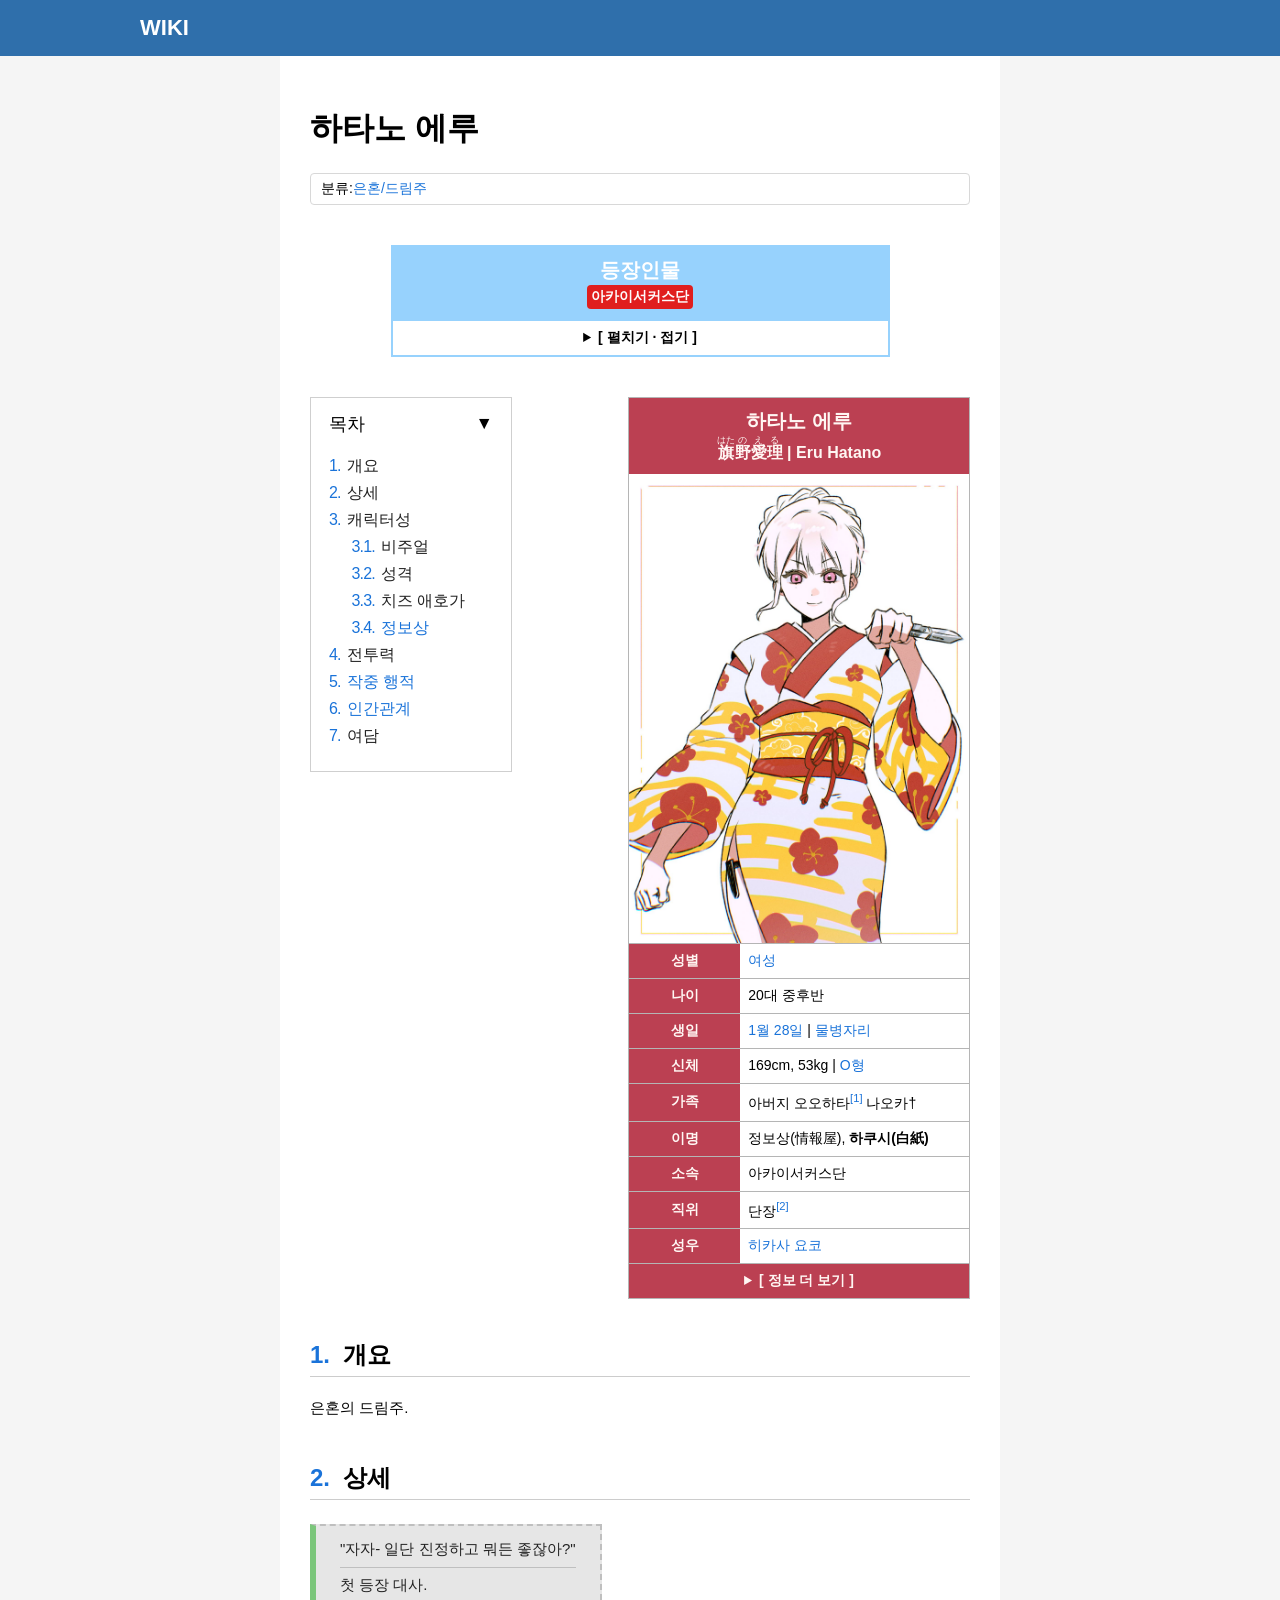
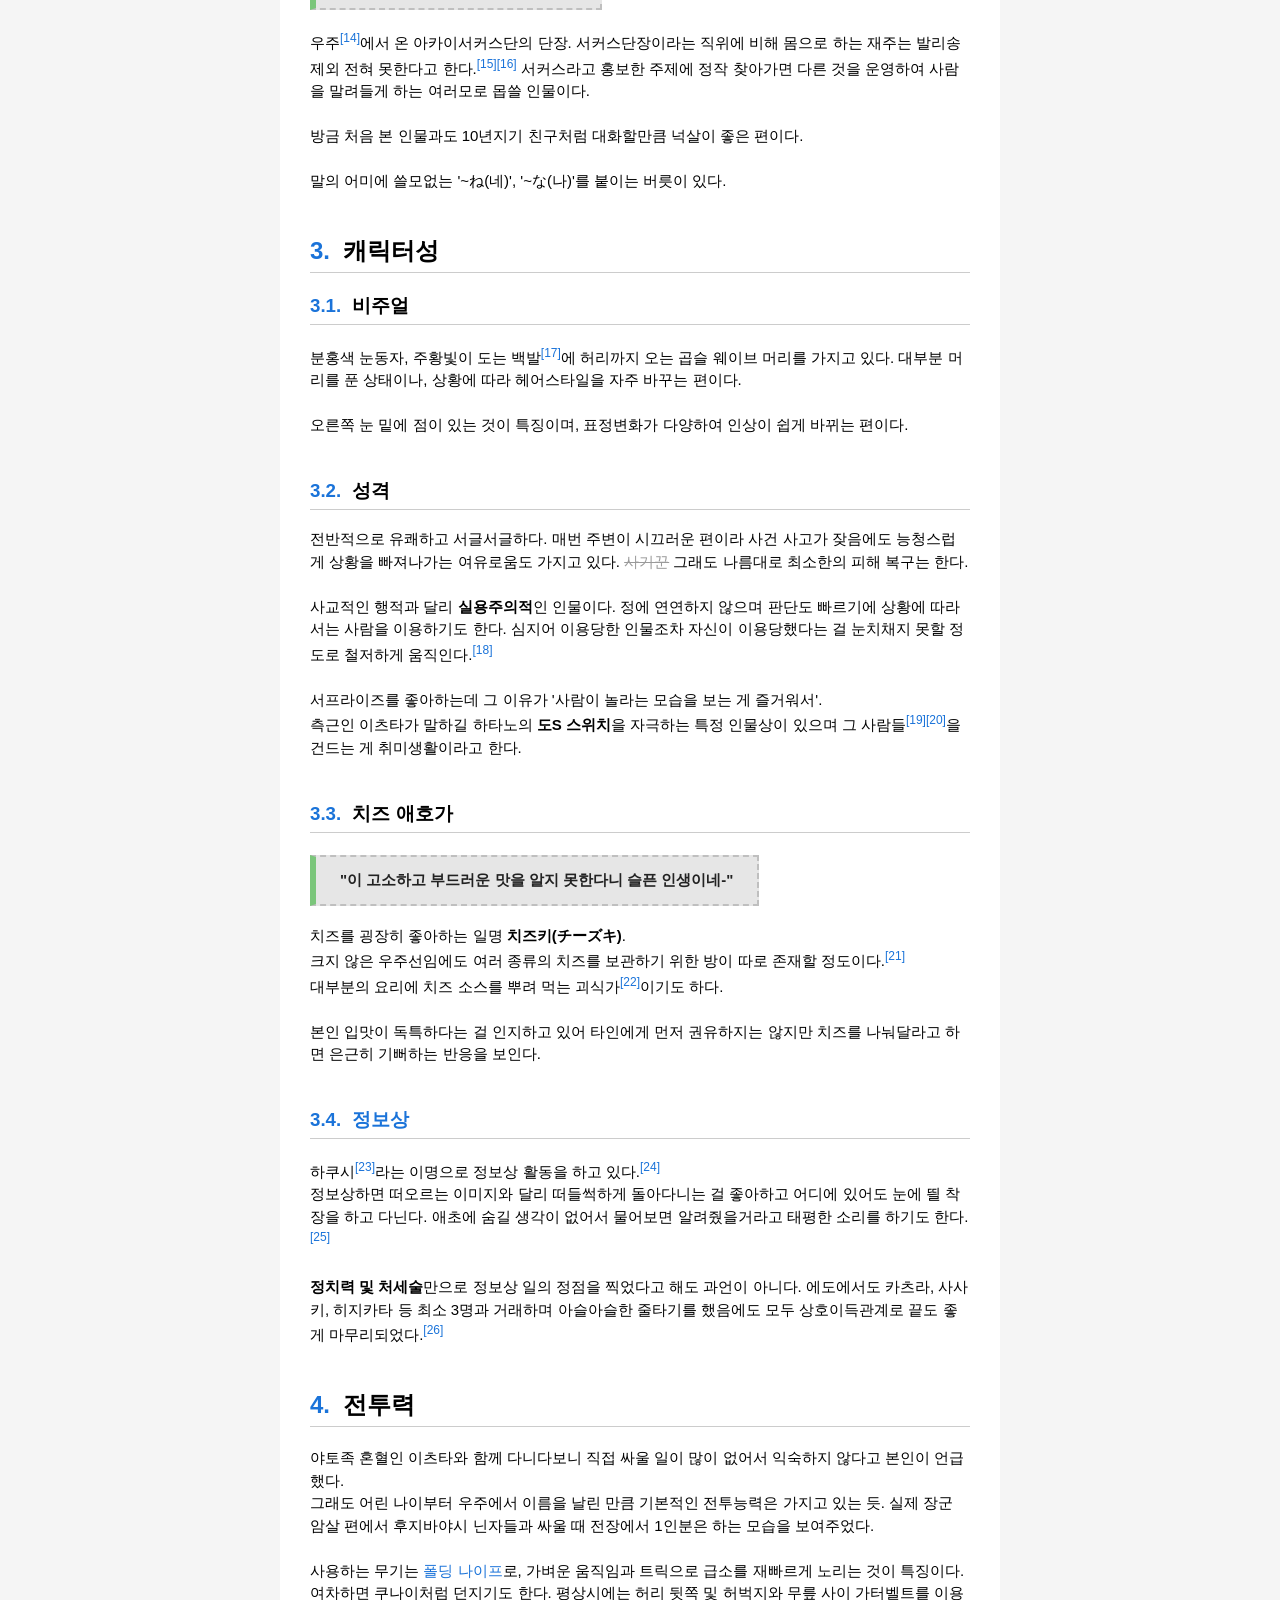
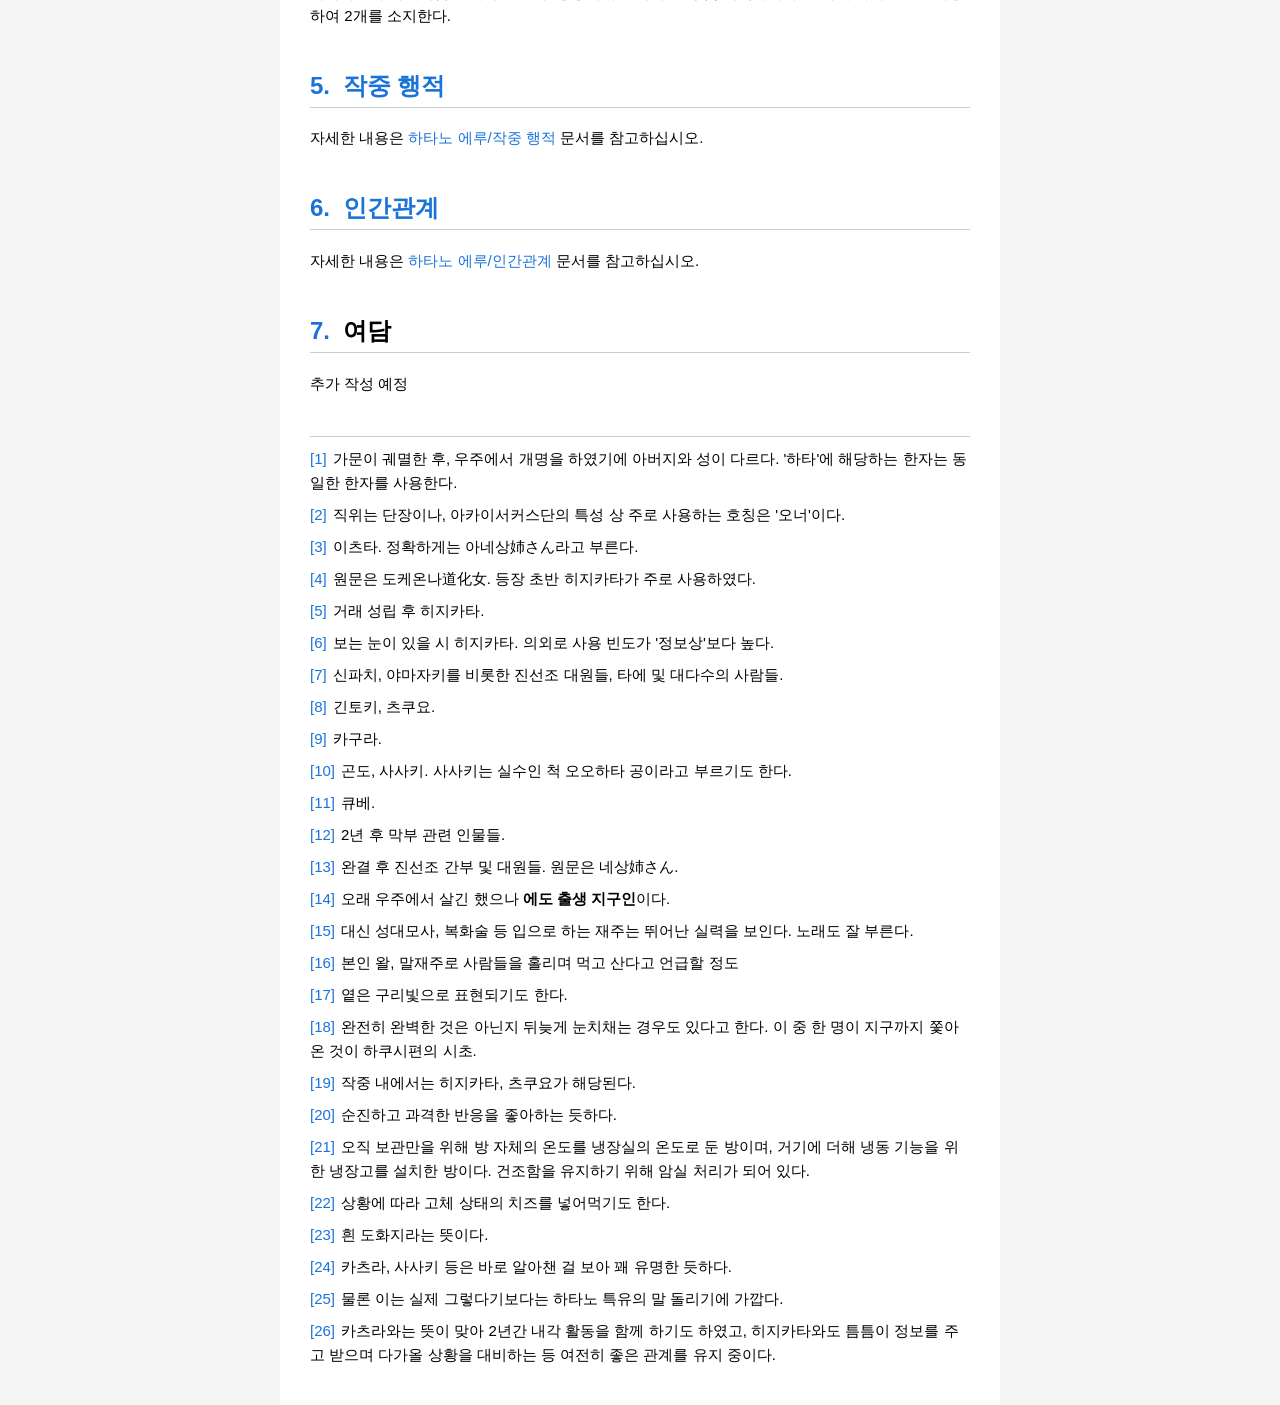
==== itsuta.html @ f7f04032 "02" ====
<!DOCTYPE html>
<html lang="ko">

<head>

<meta charset="UTF-8">
<meta name="viewport" content="width=device-width, initial-scale=1.0">

<title>이츠타 - 아이위키</title>
<meta name="page-status" content="draft">

<link rel="stylesheet" href="../style.css">

</head>

<body>

<header class="header">

<div class="header-inner">

<h1 class="logo">
<a href="../index.html">WIKI</a>
</h1>

</div>

</header>

<div class="layout">

<main class="content">

<h1>하타노 에루</h1>

<div class="wiki-category">
분류:<a href="#">은혼/드림주</a>
</div>


<div class="navbox">

<div class="navbox-title">

<a href="#">등장인물</a>

<div class="navbox-subtitle">
아카이서커스단
</div>

</div>

<details>

<summary class="navbox-toggle">[ 펼치기 · 접기 ]</summary>

<table class="navbox-table">

<tr>

<th class="navbox-section-01">
단장
</th>

<th class="navbox-section-02">
정식 단원
</th>

</tr>

<tr>

<td class="navbox-center">
<a href="#">하타노 에루</a>
</td>

<!--"itsuta.html"-->
<td class="navbox-center">
<a href="itsuta.html">이츠타</a> (<a href="#">이치타</a> · <a href="#">이후타</a>)
</td>

</tr>

</table>

</details>

</div>

<div class="character-infobox">

<div class="char-title">

<div class="char-name-ko">하타노 에루</div>

<div class="char-name-jp">

<div class="char-name-sub">
<ruby>旗<rt>はた</rt></ruby><ruby>野<rt>の</rt></ruby><ruby>愛理<rt>える</rt></ruby> | Eru Hatano
</div>

</div>

</div>

<div class="char-image">
<img src="../images/eru2.jpg">
</div>


<div class="info-row">
<div class="info-label">성별</div>
<div class="info-value"><a href="https://namu.wiki/w/여성">여성</a></div>
</div>

<div class="info-row">
<div class="info-label">나이</div>
<div class="info-value">20대 중후반</div>
</div>

<div class="info-row">
<div class="info-label">생일</div>
<div class="info-value"><a href="https://namu.wiki/w/1월%2028일">1월 28일</a> | <a href="https://namu.wiki/w/물병자리">물병자리</a></div>
</div>

<div class="info-row">
<div class="info-label">신체</div>
<div class="info-value">169cm, 53kg | <a href="https://namu.wiki/w/O형">O형</a></div>
</div>

<div class="info-row">
<div class="info-label">가족</div>
<div class="info-value">아버지 오오하타<span class="footnote" data-note="가문이 궤멸한 후, 우주에서 개명을 하였기에 아버지와 성이 다르다. '하타'에 해당하는 한자는 동일한 한자를 사용한다."></span> 나오카†</div>
</div>

<div class="info-row">
<div class="info-label">이명</div>
<div class="info-value">정보상(情報屋), <b>하쿠시(白紙)</b></div>
</div>

<div class="info-row">
<div class="info-label">소속</div>
<div class="info-value">아카이서커스단</div>
</div>

<div class="info-row">
<div class="info-label">직위</div>
<div class="info-value">단장<span class="footnote" data-note="직위는 단장이나, 아카이서커스단의 특성 상 주로 사용하는 호칭은 '오너'이다."></span></div>
</div>

<div class="info-row">
<div class="info-label">성우</div>
<div class="info-value"><a href="https://namu.wiki/w/히카사%20요코">히카사 요코</a></div>
</div>


<details class="info-more">

<summary class="info-toggle">[ 정보 더 보기 ]</summary>

<div class="info-row">
<div class="info-label">통칭</div>
<div class="info-value">누님<span class="footnote" data-note="이츠타. 정확하게는 아네상姉さん라고 부른다."></span>,
    광대여자<span class="footnote" data-note="원문은 도케온나道化女. 등장 초반 히지카타가 주로 사용하였다."></span>,
    정보상<span class="footnote" data-note="거래 성립 후 히지카타."></span>,
    하타노<span class="footnote" data-note="보는 눈이 있을 시 히지카타. 의외로 사용 빈도가 '정보상'보다 높다."></span>,
    하타노 씨<span class="footnote" data-note="신파치, 야마자키를 비롯한 진선조 대원들, 타에 및 대다수의 사람들."></span>, 
    하쿠시<span class="footnote" data-note="긴토키, 츠쿠요."></span>,
    하쿠쨩<span class="footnote" data-note="카구라."></span>,
    하타노 공<span class="footnote" data-note="곤도, 사사키. 사사키는 실수인 척 오오하타 공이라고 부르기도 한다."></span>,
    에루<span class="footnote" data-note="큐베."></span>,
    에루 아가씨<span class="footnote" data-note="2년 후 막부 관련 인물들."></span>,
    하타노 누님<span class="footnote" data-note="완결 후 진선조 간부 및 대원들. 원문은 네상姉さん."></span> </div>
</div>

<div class="info-row">
<div class="info-label">주무기</div>
<div class="info-value">폴딩 나이프</div>
</div>

<div class="info-row">
<div class="info-label">좋아하는 것</div>
<div class="info-value"><a href="https://namu.wiki/w/치즈"><b>치즈</b></a>, <a href="https://namu.wiki/w/서프라이즈%20파티">서프라이즈 이벤트</a></div>
</div>

<div class="info-row">
<div class="info-label">싫어하는 것</div>
<div class="info-value">대화가 안 통하는 상대</div>
</div>

</details>

</div>

<div class="toc" id="toc">
  <button type="button" class="toc-toggle" id="toc-toggle" aria-expanded="true">
    <span class="toc-title">목차</span>
    <span class="toc-arrow">▼</span>
  </button>

  <div class="toc-body" id="toc-body">
    <ol id="toc-list"></ol>
  </div>
</div>

<div style="clear:both;"></div>

<h2>개요</h2>

<p>
은혼의 드림주.
<br><br>
</p>


<h2>상세</h2>

<div class="quote-box">
  <p>"자자- 일단 진정하고 뭐든 좋잖아?"</p>
  <hr class="quote-divider">
  <p>첫 등장 대사.</p>
</div>

<p>
우주<span class="footnote" data-note="오래 우주에서 살긴 했으나 <b>에도 출생 지구인</b>이다."></span>에서 온 아카이서커스단의 단장.
서커스단장이라는 직위에 비해 몸으로 하는 재주는 발리송 제외 전혀 못한다고 한다.<span class="footnote" data-note="대신 성대모사, 복화술 등 입으로 하는 재주는 뛰어난 실력을 보인다. 노래도 잘 부른다."></span><span class="footnote" data-note="본인 왈, 말재주로 사람들을 홀리며 먹고 산다고 언급할 정도"></span> 
서커스라고 홍보한 주제에 정작 찾아가면 다른 것을 운영하여 사람을 말려들게 하는 여러모로 몹쓸 인물이다.<br><br>
방금 처음 본 인물과도 10년지기 친구처럼 대화할만큼 넉살이 좋은 편이다.<br><br>
말의 어미에 쓸모없는 '~ね(네)', '~な(나)'를 붙이는 버릇이 있다.
<br><br>
</p>

<h2>캐릭터성</h2>
<h3>비주얼</h3>
<p>
분홍색 눈동자, 주황빛이 도는 백발<span class="footnote" data-note="옅은 구리빛으로 표현되기도 한다."></span>에 허리까지 오는 곱슬 웨이브 머리를 가지고 있다. 대부분 머리를 푼 상태이나, 상황에 따라 헤어스타일을 자주 바꾸는 편이다.<br><br>
오른쪽 눈 밑에 점이 있는 것이 특징이며, 표정변화가 다양하여 인상이 쉽게 바뀌는 편이다.<br><br>
</p>

<h3>성격</h3>
<p>
전반적으로 유쾌하고 서글서글하다. 매번 주변이 시끄러운 편이라 사건 사고가 잦음에도 능청스럽게 상황을 빠져나가는 여유로움도 가지고 있다.
<span class="cancel_text">사기꾼</span> 그래도 나름대로 최소한의 피해 복구는 한다.<br><br>
사교적인 행적과 달리 <b>실용주의적</b>인 인물이다. 정에 연연하지 않으며 판단도 빠르기에 상황에 따라서는 사람을 이용하기도 한다. 심지어 이용당한 인물조차 자신이 이용당했다는 걸 눈치채지 못할 정도로 철저하게 움직인다.<span class="footnote" data-note="완전히 완벽한 것은 아닌지 뒤늦게 눈치채는 경우도 있다고 한다. 이 중 한 명이 지구까지 쫓아온 것이 하쿠시편의 시초."></span><br><br>
서프라이즈를 좋아하는데 그 이유가 '사람이 놀라는 모습을 보는 게 즐거워서'.<br>측근인 이츠타가 말하길 하타노의 <b>도S 스위치</b>을 자극하는 특정 인물상이 있으며 그 사람들<span class="footnote" data-note="작중 내에서는 히지카타, 츠쿠요가 해당된다."></span><span class="footnote" data-note="순진하고 과격한 반응을 좋아하는 듯하다."></span>을 건드는 게 취미생활이라고 한다.<br><br>
</p>

<h3>치즈 애호가</h3>

<div class="quote-box">
  <p><b>"이 고소하고 부드러운 맛을 알지 못한다니 슬픈 인생이네-"</b></p>
</div>

<p>
치즈를 굉장히 좋아하는 일명 <b>치즈키(チーズキ)</b>.<br>
크지 않은 우주선임에도 여러 종류의 치즈를 보관하기 위한 방이 따로 존재할 정도이다.<span class="footnote" data-note="오직 보관만을 위해 방 자체의 온도를 냉장실의 온도로 둔 방이며, 거기에 더해 냉동 기능을 위한 냉장고를 설치한 방이다. 건조함을 유지하기 위해 암실 처리가 되어 있다."></span><br>
대부분의 요리에 치즈 소스를 뿌려 먹는 괴식가<span class="footnote" data-note="상황에 따라 고체 상태의 치즈를 넣어먹기도 한다."></span>이기도 하다.<br><br>
본인 입맛이 독특하다는 걸 인지하고 있어 타인에게 먼저 권유하지는 않지만 치즈를 나눠달라고 하면 은근히 기뻐하는 반응을 보인다.<br><br>
</p>

<h3><a href="https://namu.wiki/w/정보상">정보상</a></h3>
<p>
하쿠시<span class="footnote" data-note="흰 도화지라는 뜻이다."></span>라는 이명으로 정보상 활동을 하고 있다.<span class="footnote" data-note="카츠라, 사사키 등은 바로 알아챈 걸 보아 꽤 유명한 듯하다."></span><br>
정보상하면 떠오르는 이미지와 달리 떠들썩하게 돌아다니는 걸 좋아하고 어디에 있어도 눈에 띌 착장을 하고 다닌다. 애초에 숨길 생각이 없어서 물어보면 알려줬을거라고 태평한 소리를 하기도 한다.<span class="footnote" data-note="물론 이는 실제 그렇다기보다는 하타노 특유의 말 돌리기에 가깝다."></span><br><br>
<b>정치력 및 처세술</b>만으로 정보상 일의 정점을 찍었다고 해도 과언이 아니다. 에도에서도 카츠라, 사사키, 히지카타 등 최소 3명과 거래하며 아슬아슬한 줄타기를 했음에도 모두 상호이득관계로 끝도 좋게 마무리되었다.<span class="footnote" data-note="카츠라와는 뜻이 맞아 2년간 내각 활동을 함께 하기도 하였고, 히지카타와도 틈틈이 정보를 주고 받으며 다가올 상황을 대비하는 등 여전히 좋은 관계를 유지 중이다."></span>
<br><br>
<h2>전투력</h2>
<p>
야토족 혼혈인 이츠타와 함께 다니다보니 직접 싸울 일이 많이 없어서 익숙하지 않다고 본인이 언급했다.<br>
그래도 어린 나이부터 우주에서 이름을 날린 만큼 기본적인 전투능력은 가지고 있는 듯. 실제 장군 암살 편에서 후지바야시 닌자들과 싸울 때 전장에서 1인분은 하는 모습을 보여주었다.<br><br>
사용하는 무기는 <a href="https://namu.wiki/w/폴딩%20나이프">폴딩 나이프</a>로, 가벼운 움직임과 트릭으로 급소를 재빠르게 노리는 것이 특징이다. 여차하면 쿠나이처럼 던지기도 한다. 평상시에는 허리 뒷쪽 및 허벅지와 무릎 사이 가터벨트를 이용하여 2개를 소지한다.
<br><br>
</p>

<h2>
  <a href="plotline.html">작중 행적</a>
</h2>
<p>
자세한 내용은 <a href="plotline.html">하타노 에루/작중 행적</a> 문서를 참고하십시오.
<br><br>
</p>

<h2>
  <a href="relation.html">인간관계</a>
</h2>
<p>
자세한 내용은 <a href="relation.html">하타노 에루/인간관계</a> 문서를 참고하십시오.
<br><br>
</p>

<h2>여담</h2>
<p>
  추가 작성 예정
</p>

<section class="footnotes-section">
<ol id="footnotes-list"></ol>
</section>

</main>

</div>

<script src="../script.js"></script>

</body>
</html>
---- style.css ----
body {
  margin: 0;
  font-family: Arial, sans-serif;
  background: #f5f5f5;
}

/* 헤더 */
.header {
  background: #2f6fab;
  color: white;
}

.header-inner {
  max-width: 1000px;
  margin: auto;
  display: flex;
  align-items: center;
  justify-content: space-between;
  padding: 15px;
}

.logo {
  margin: 0;
  font-size: 22px;
}

.logo a {
  color: white;
  text-decoration: none;
}

.logo a:visited {
  color: white;
}

.topnav a {
  color: white;
  margin-left: 20px;
  text-decoration: none;
  font-weight: bold;
}

.topnav a:visited {
  color: white;
}

.topnav a:hover {
  text-decoration: underline;
}

/* 레이아웃 */
.layout {
  max-width: 720px;
  margin: 0 auto;
}

.content {
  background: white;
  padding: 30px;
}

/* 분류 */
.wiki-category {
  border: 1px solid #d8d8d8;
  border-radius: 4px;
  background: #fff;
  padding: 6px 10px;
  margin: 20px 0 28px 0;
  font-size: 14px;
}

.wiki-category strong {
  font-weight: 700;
  color: #222;
}

.wiki-category a {
  color: #1a73d9;
  text-decoration: none;
}

.wiki-category a:hover {
  text-decoration: underline;
}

.wiki-parent-doc {
  display: flex;
  align-items: center;
  gap: 4px;
  margin: 18px 0 30px 0;
  font-size: 16px;
}

/*상위 문서*/
.parent-icon {
  width: 20px;
  height: 20px;
  border-radius: 50%;
  background: #2f6fab;
  color: #fff;
  display: inline-flex;
  align-items: center;
  justify-content: center;
  font-size: 10px;
  font-weight: 900;
  line-height: 1;
  flex-shrink: 0;
}

.parent-label {
  color: #222;
  font-weight: 400;
}

.wiki-parent-doc a {
  color: #1a73d9;
  text-decoration: none;
}

.wiki-parent-doc a:hover {
  text-decoration: underline;
}

/* 대사 */
.quote-box {
  display: inline-block;
  border: 2px dashed #bfbfbf;
  border-left: 6px solid #7bc67b;
  background: #e6e6e6;
  padding: 12px 24px;
  margin: 4px 0;
  font-size: 17px;
  line-height: 1.7;
  font-weight: 400;
  color: #222;
  box-sizing: border-box;
  max-width: 100%;
}

.quote-box p {
  margin: 0;
}

.quote-divider {
  border: none;
  border-top: 1px solid #bfbfbf;
  margin: 6px 0;
}

.quote-box-b {
  display: inline-block;
  border: 2px dashed #bfbfbf;
  border-left: 6px solid #7bc67b;
  background: #e6e6e6;
  padding: 12px 24px;
  font-size: 15px;
  line-height: 1.7;
  color: #222;
  box-sizing: border-box;
  max-width: 100%;
}

.quote-box-a {
  display: inline-block;
  border: 2px dashed #bfbfbf;
  border-left: 6px solid #7bc67b;
  background: #e6e6e6;
  padding: 12px 24px;
  font-size: 15px;
  line-height: 1.7;
  font-weight: 700;
  color: #222;
  box-sizing: border-box;
  max-width: 100%;
}

.quote-box-a p {
  margin: 0;
}

.quote-divider {
  border: none;
  border-top: 1px solid #bfbfbf;
  margin: 6px 0;
}

.description-box {
  margin: 10px 0;
  padding: 10px 15px;
  background: #f7f7f7;
  border: 1px solid #d5d5d5;
  font-size: 15px;
  line-height: 1.5;
  box-sizing: border-box;
  width: 55%;
}

/* 목차 */
.toc {
  border: 1px solid #cfcfcf;
  background: #fff;
  padding: 0;
  margin: 20px 0;
  width: 200px;
}

.toc_p {
  border: 1px solid #cfcfcf;
  background: #fff;
  padding: 0;
  margin: 20px 0;
  width: 240px;
}

.toc_r {
  border: 1px solid #cfcfcf;
  background: #fff;
  padding: 0;
  margin: 20px 0;
  width: 160px;
}

.toc-toggle {
  width: 100%;
  display: flex;
  align-items: center;
  justify-content: space-between;
  padding: 14px 18px;
  background: none;
  border: none;
  font-size: 1.1rem;
  font-weight: bold;
  cursor: pointer;
  text-align: left;
}

.toc-title {
  display: flex;
  align-items: center;
  gap: 6px;
  font-weight: 500;
}

.toc-arrow {
  font-size: 1.1rem;
  line-height: 1;
  transition: transform 0.2s ease;
}

.toc-toggle.collapsed .toc-arrow {
  transform: rotate(-90deg);
}

.toc-body {
  padding: 0 18px 18px 18px;
}

.toc-body.hidden {
  display: none;
}

#toc-list {
  margin: 0;
  padding-left: 0;
  list-style: none;
}

#toc-list li {
  margin: 6px 0;
}

#toc-list a {
  text-decoration: none;
  color: #1a73d9;
}

#toc-list a:hover {
  text-decoration: underline;
}

.toc-num {
  margin-right: 6px;
  font-weight: 400;
  letter-spacing: -0.05em;
}

.toc-text {
  color: #222;
  text-decoration: none;
}

.toc-text:hover {
  text-decoration: underline;
}

.toc-sublist {
  margin-top: 6px;
  padding-left: 1.4em;
  list-style: none;
}

/*스포일러*/
.spoiler-inline {
  cursor: pointer;
  display: inline-block;
}

.spoiler-content {
  display: none;
}

/* 본문 링크 스타일 */
.content a {
  color: #1a73d9;
  text-decoration: none;
}

.content a:visited {
  color: #1a73d9;
}

.content a:hover {
  text-decoration: underline;
}

.content a.hidden-link {
  color: #f5f5f5;
}

.content a.hidden-link:visited {
  color: #f5f5f5;
}

.content a.hidden-link:hover {
  text-decoration: underline;
  text-decoration-color: #1a73d9;
}

/* 제목 */
h2 {
  border-bottom: 1px solid #ccc;
  padding-bottom: 5px;
}

h3 {
  border-bottom: 1px solid #ccc;
  padding-bottom: 5px;
}

.content p {
  font-size: 15px;
  line-height: 1.5;
}

.char-line {
  font-size: 15px;
  /* 다른 p와 동일 */
  margin: 0;
  /* 위아래 간격 제거 */
  line-height: 1.5;
  /* 기존과 맞춤 */
}

/* 등장인물 목록 */
.character-list {
  list-style: none;
  padding: 0;
}

.character-list li {
  margin-bottom: 10px;
}

.character-list a {
  color: #0366d6;
  text-decoration: none;
}

.character-list a:hover {
  text-decoration: underline;
}

.cancel_text {
  color: #9a9a9a;
  text-decoration: line-through;
}

.cancel_text:hover {
  text-decoration: none;
}

/* 인포박스 */
.character-infobox {
  width: 340px;
  border: 1px solid #b5b5b5;
  float: right;
  margin: 0 0 20px 20px;
  font-size: 14px;
  background: #e6e6e6;
}

.char-title {
  background: #bb4052;
  text-align: center;
  padding: 10px;
  color: #fff6f3;
}

.char-title1 {
  background: #f9f5e9;
  text-align: center;
  padding: 10px;
}

.char-title2 {
  background: #FFFEF0;
  text-align: center;
  padding: 10px;
}

.char-name-ko {
  font-size: 20px;
  font-weight: 700;
}

.char-name-jp {
  display: inline-block;
  text-align: left;
}

.char-name-sub {
  font-size: 16px;
  font-weight: 700;
  display: inline-block;
  text-align: center;
  margin-top: 0;
}

.char-name-sub_ {
  margin-top: 5px;
  font-size: 10px;
  font-weight: 700;
  display: block;
  text-align: left;
  margin-bottom: -1px;
}

.char-name-sub rt {
  font-size: 0.55em;
  font-weight: 400;
}

.char-image img {
  width: 100%;
  display: block;
}

.info-row {
  display: flex;
  border-top: 1px solid #b5b5b5;
}

.info-label {
  width: 28%;
  background: #bb4052;
  padding: 8px;
  font-weight: bold;
  text-align: center;
  color: #fff6f3;
  display: flex;
  align-items: center;
  justify-content: center;
}

.info-label1 {
  width: 28%;
  background: #d2d2d2;
  padding: 8px;
  text-align: center;
  color: #2d2d2d;
  display: flex;
  align-items: center;
  justify-content: center;
}

.info-label2 {
  width: 28%;
  background: #c8c8c8;
  padding: 8px;
  text-align: center;
  color: #373737;
  display: flex;
  align-items: center;
  justify-content: center;
}

.info-label3 {
  width: 28%;
  background: #FFFEF0;
  padding: 8px;
  text-align: center;
  color: #000;
  font-weight: bold;
  display: flex;
  align-items: center;
  justify-content: center;
}

.info-value {
  flex: 1;
  padding: 8px;
  background: #fff;
}

.info-value1 {
  flex: 1;
  padding: 8px;
  background: #dcdcdc;
  text-align: center;
  color: #222222;
}

.info-more summary {
  cursor: pointer;
  text-align: center;
  font-weight: bold;
  padding: 8px;
  background: #bb4052;
  color: #fff6f3;
  border-top: 1px solid #b5b5b5;
}

/* Navbox */
.navbox {
  width: 75%;
  max-width: 800px;
  margin: 40px auto;
  border: 2px solid #97d2fd;
  font-size: 14px;
  background: #fff;
}

.navbox-title {
  background: #97d2fd;
  color: white;
  font-weight: bold;
  text-align: center;
  padding: 12px;
  font-size: 16px;
}

.navbox-title a,
.navbox-title a:visited {
  color: #ffffff;
  font-weight: 700;
  text-decoration: none;
  font-size: 20px;
  line-height: 1.1;
  display: block;

}

.navbox-header {
  text-align: center;
  padding: 8px;
}

.navbox-subtitle {
  display: inline-block;
  font-size: 14px;
  margin-top: 4px;
  padding: 3px 4px;
  border-radius: 4px;
  background: #e01e1e;
  color: #fefafb;
  font-weight: bold;
}

.navbox-toggle {
  text-align: center;
  font-weight: bold;
  cursor: pointer;
  margin: 8px 0;
}

.navbox-table {
  width: 100%;
  border-collapse: collapse;
}

.navbox-table th,
.navbox-table td {
  border: 1px solid #ddd;
  padding: 6px;
}

.navbox-center {
  text-align: center;
}

.navbox-section-01 {
  background: #fd5378;
  color: white;
}

.navbox-section-02 {
  background: #f59974;
  color: #222;
}

.navbox-table a {
  text-decoration: none;
  color: #0645ad;
}

.navbox-table a:hover {
  text-decoration: underline;
}

/* 각주 */
.footnote {
  color: #0275d8;
  cursor: pointer;
  font-size: 0.8em;
  vertical-align: super;
}

.footnote-popup {
  position: absolute;
  background: white;
  border: 1px solid #ccc;
  padding: 10px;
  max-width: 300px;
  font-size: 13px;
  box-shadow: 0 2px 6px rgba(0, 0, 0, 0.2);
  z-index: 999;
  display: none;
}

.footnote-ref {
  color: #0275d8;
  cursor: pointer;
  font-size: 0.8em;
  vertical-align: super;
  text-decoration: none;
}

.footnote-ref:hover {
  text-decoration: underline;
}

.footnote-tooltip {
  position: absolute;
  display: none;
  max-width: min(320px, calc(100vw - 24px));
  padding: 8px 10px;
  background: #fff;
  border: 1px solid #cfcfcf;
  box-shadow: 0 2px 8px rgba(0, 0, 0, 0.15);
  font-size: 13px;
  line-height: 1.45;
  z-index: 9999;
  box-sizing: border-box;
  white-space: normal;
  overflow-wrap: break-word;
  word-break: keep-all;
}

#footnotes-list {
    font-size: 15px;
}

#footnotes-list li {
    font-size: inherit;
    line-height: 1.5;
}

@media (max-width: 768px) {
  .footnote-tooltip {
    max-width: calc(100vw - 16px);
    font-size: 12px;
    line-height: 1.5;
  }
}

.footnotes-section {
  margin-top: 40px;
  padding-top: 10px;
  border-top: 1px solid #ccc;
}

.footnotes-section h2 {
  margin-bottom: 12px;
}

#footnotes-list {
  list-style: none;
  padding-left: 0;
  margin: 0;
}

#footnotes-list li {
  margin-bottom: 8px;
  line-height: 1.6;
}

.footnote-note-number {
  margin-right: 6px;
}

.footnote-backlink {
  color: #0275d8;
  text-decoration: none;
  font-size: 1em;
  cursor: pointer;
}

.footnote-backlink:hover {
  text-decoration: underline;
}

/* 문단 번호 */
.section-number {
  color: #1a73d9;
  text-decoration: none;
  font-weight: 700;
  margin-right: 6px;
}

.section-number:hover {
  text-decoration: underline;
}

/* 작성 중 팝업 오버레이 */
.page-status-overlay {
  position: fixed;
  inset: 0;
  background: rgba(0, 0, 0, 0.28);
  display: none;
  align-items: center;
  justify-content: center;
  z-index: 10000;
  padding: 20px;
  box-sizing: border-box;
}

/* 팝업 박스 */
.page-status-popup {
  width: min(360px, calc(100vw - 32px));
  background: #fff;
  border: 1px solid #cfcfcf;
  box-shadow: 0 8px 24px rgba(0, 0, 0, 0.18);
  padding: 18px 20px;
  text-align: center;
  line-height: 1.6;
  font-size: 14px;
  color: #222;
  box-sizing: border-box;
}

.page-status-popup strong {
  display: block;
  margin-bottom: 6px;
  font-size: 15px;
}

.series-box {
  width: 100%;
  border: 2px solid #97d2fd;
  background: #f3f3f3;
  box-sizing: border-box;
  margin: 20px 0;
}

.series-title {
  background: #97d2fd;
  color: #fff;
  text-align: center;
  font-size: 0.95rem;
  font-weight: 600;
  padding: 8px 8px;
  border-bottom: 1px solid #cfcfcf;
}

.series-row {
  display: grid;
  grid-template-columns: 1fr 88px 1fr 88px 1fr;
  align-items: stretch;
}

.series-item,
.series-arrow {
  min-height: 56px;
  display: flex;
  flex-direction: column;
  justify-content: center;
  align-items: center;
  border-right: 1px solid #cfcfcf;
  padding: 4px 8px;
  box-sizing: border-box;
  background: #fff;
  text-align: center;
}

.series-item.current {
  background: #f3f3f3;
  font-weight: 700;
}

.series-row>*:last-child {
  border-right: none;
}

.series-item a,
.series-item span {
  line-height: 1.35;
  word-break: keep-all;
  font-size: 0.9rem;
}

.series-item a {
  color: #0b66d1;
  text-decoration: none;
}

.series-item a:hover {
  text-decoration: underline;
}

.series-item.current span {
  color: #000;
}

.series-ep {
  margin-top: 4px;
  color: #222;
  line-height: 1.4;
  word-break: keep-all;
  font-size: 0.75rem;
  font-weight: 400;
}

.series-arrow {
  font-size: 1rem;
  font-weight: 500;
  color: #222;
}

.content .character-tree {
  font-size: inherit;
  line-height: inherit;
  margin: 0;
  padding-left: 28px;
}

.character-tree li {
  line-height: inherit;
  margin: 0;
}

.character-tree>li {
  margin-bottom: 20px;
}

.character-tree>li>ul {
  margin: 4px 0 0 0;
  padding-left: 28px;
}

.character-tree>li>ul>li {
  margin: 10px 0;
}

.character-tree a {
  color: #1a73d9;
  text-decoration: none;
}

.character-tree a:visited {
  color: #1a73d9;
}

.character-tree a:hover {
  text-decoration: underline;
}

/* ===========================
   초고교급 학생 틀
=========================== */

.ultimate-box {
  width: 90%;
  border: 1px solid #cfcfcf;
  background: #f5f5f5;
  box-sizing: border-box;
  margin: 25px auto;
}

.ultimate-title {

  background: #dddddd;

  text-align: center;

  padding: 6px;

  font-size: 15px;

  font-weight: bold;

  line-height: 1.45;

}

.ultimate-title a {

  color: #0b66d1;

  text-decoration: none;

}

.ultimate-title a:hover {

  text-decoration: underline;

}

.ultimate-grid {

  display: grid;

  grid-template-columns: repeat(6, 1fr);

  gap: 10px;

  padding: 10px;

}

.ultimate-grid-a {

  display: grid;

  grid-template-columns: repeat(7, 1fr);

  gap: 10px;

  padding: 10px;

}

.ultimate-card {

  text-align: center;

}

.ultimate-job {

  border-radius: 6px;

  color: #fff;

  font-size: 13px;

  padding: 2px 6px;

  margin-bottom: 4px;

}

.ultimate-name {

  font-size: 13px;

  line-height: 1.1;

}

.ultimate-name a {

  color: #0b66d1;

  text-decoration: none;

}

.ultimate-name a:hover {

  text-decoration: underline;

}

/* 색상 */

.job-green {
  background: #228b22;
}

.job-pink {
  background: #ff69b4;
}

.job-yellow {
  background: #ffc800;
  color: #222;
}

.job-purple {
  background: #9966cc;
}

.job-blue {
  background: #4570e6;
}

.job-magenta {
  background: #c71585;
}

.job-red {
  background: #b22222;
}

.job-ivory {
  background: #f1e7c8;
  color: #222;
}

.job-violet {
  background: #880085;
}

.job-grapefruit {
  background: #ea3c53;
}

.job-lemon {
  background: #ffef00;
  color: #222;
}

.job-navy {
  background: #0047ab;
}

.job-orange {
  background: #8b4513;
}

.job-darkgreen {
  background: #00563b;
}

.job-salmon {
  background: #ff9e9b;
}

.job-lime {
  background: #dfff00;
  color: #222;
}

.job-gray {
  background: #f5f5f5;
  color: #f5f5f5;
}

.gift-table {
    width: 66%;
    border-collapse: collapse;
    margin: 20px 0;
    table-layout: fixed;
}

.gift-table th,
.gift-table td {
    border: 1px solid #d8d8d8;
    padding: 14px 18px;
    font-size: 15px;
    line-height: 1.5;
    text-align: center;
    vertical-align: middle;
    font-weight: 400;
}

.gift-table th {
    width: 45%;
    background: #fafafa;
}

.gift-table td {
    background: #fff;
}

.punishment-box {
    margin: 20px 0;
    padding: 10px 12px;
    border: 1px solid #ced3d8;
    background-color: #f8f8f8;
    color: #222;
    line-height: 1.3;
    font-size: 15px;
}

.image-popup-link{
    color:#008000;
    text-decoration:underline;
    cursor:pointer;
}

/* 이미지 프레임 */

.image-frame {

  width: 100%;

  margin: 20px 0;

  border: 1px solid #555;

  background: #000;

  box-sizing: border-box;

  padding-top: 4px;

}

/* 이미지 */

.image-frame img {

  display: block;

  width: 98%;

  height: auto;

  margin: 0 auto;

  margin-bottom: 5px;

}

/* 아래 검은 설명 */

.image-caption {

  background: #000;

  color: #fff;

  text-align: center;

  padding: 7px 10px;

  font-size: 15px;

  font-weight: 700;

  border-top: 1px solid #fff;

}

/* 배경 */
.image-popup{
    display:none;
    position:fixed;
    inset:0;

    background:rgba(0,0,0,.6);

    justify-content:center;
    align-items:center;

    z-index:9999;
}

/* 팝업창 */
.image-popup-window{

    background:#fff;

    padding:12px;

    border-radius:6px;

    box-shadow:0 8px 30px rgba(0,0,0,.35);

    cursor:default;
}

/* 이미지 */
#imagePopupImg{

    display:block;

    max-width:85vw;
    max-height:85vh;

    width:auto;
    height:auto;

    object-fit:contain;

    cursor:zoom-in;

    user-select:none;
    -webkit-user-drag:none;
}

/* 모바일 */

@media (max-width:768px) {

  .ultimate-grid {

    grid-template-columns: repeat(3, 1fr);
    align-items:center;

  }

    .ultimate-grid-a {

    grid-template-columns: repeat(4, 1fr);
    align-items:center;

  }

  .ultimate-title {

    font-size: 12px;

  }

  .description-box {

    width: 80%;

  }

}

/* 반응형 */
@media (max-width: 768px) {
  .series-title {
    font-size: 1.05rem;
    padding: 10px 8px;
  }

  .series-row {
    grid-template-columns: 1fr;
  }

  .series-item,
  .series-arrow {
    min-height: auto;
    border-right: none;
    border-bottom: 1px solid #cfcfcf;
    padding: 12px 10px;
  }

  .series-row>*:last-child {
    border-bottom: none;
  }

  .series-item a,
  .series-item span {
    font-size: 1rem;
  }

  .series-ep {
    font-size: 0.9rem;
    margin-top: 6px;
  }

  .series-arrow {
    font-size: 1.5rem;
  }

  .page-status-popup {
    width: min(320px, calc(100vw - 24px));
    font-size: 13px;
    padding: 16px 18px;
  }

  .character-infobox {
    float: none;
    width: 100%;
    margin: 20px 0;
  }

  .header-inner {
    flex-direction: column;
    align-items: flex-start;
  }

  .topnav {
    margin-top: 10px;
  }

  .toc-toggle {
    color: #222;
    -webkit-appearance: none;
    appearance: none;
    -webkit-tap-highlight-color: transparent;
  }

  .toc-title,
  .toc-arrow {
    color: #222;
  }
}

/* ===========================
   모바일 추가 대응 (기존 코드 수정 X)
=========================== */

@media (max-width:768px){

  /* 선물 표 */
  .gift-table{
    width:100%;
    font-size:14px;
  }

  .gift-table th,
  .gift-table td{
    padding:10px 8px;
    font-size:14px;
    word-break:keep-all;
    overflow-wrap:anywhere;
  }

  /* 벌칙 설명 박스 */
  .punishment-box{
    font-size:14px;
    line-height:1.6;
    word-break:keep-all;
    overflow-wrap:anywhere;
  }

  /* 이미지 프레임 */
  .image-frame{
    margin:16px 0;
  }

  .image-caption{
    font-size:14px;
    padding:6px 8px;
  }

  /* 팝업 */
  .image-popup-window{
    max-width:94vw;
    max-height:94vh;
    padding:8px;
    box-sizing:border-box;
  }

  #imagePopupImg{
    max-width:90vw;
    max-height:90vh;
  }

}
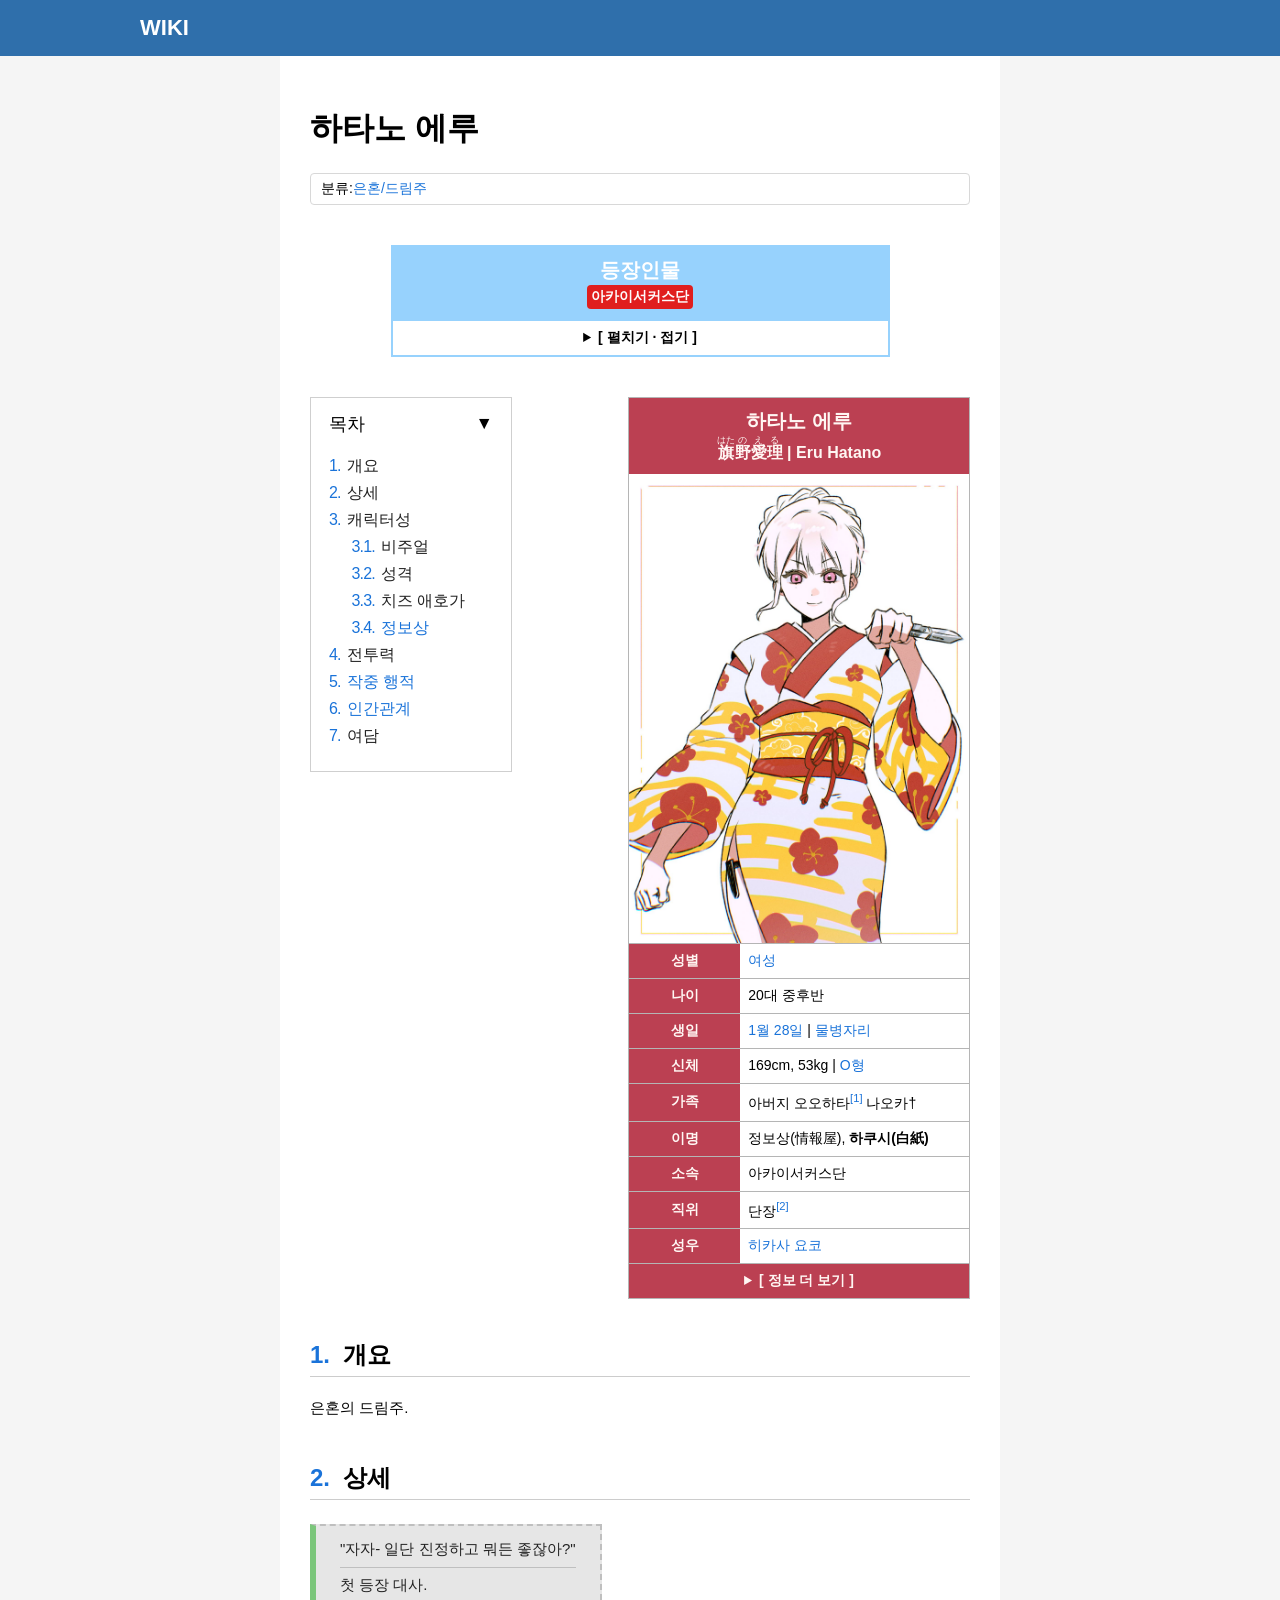
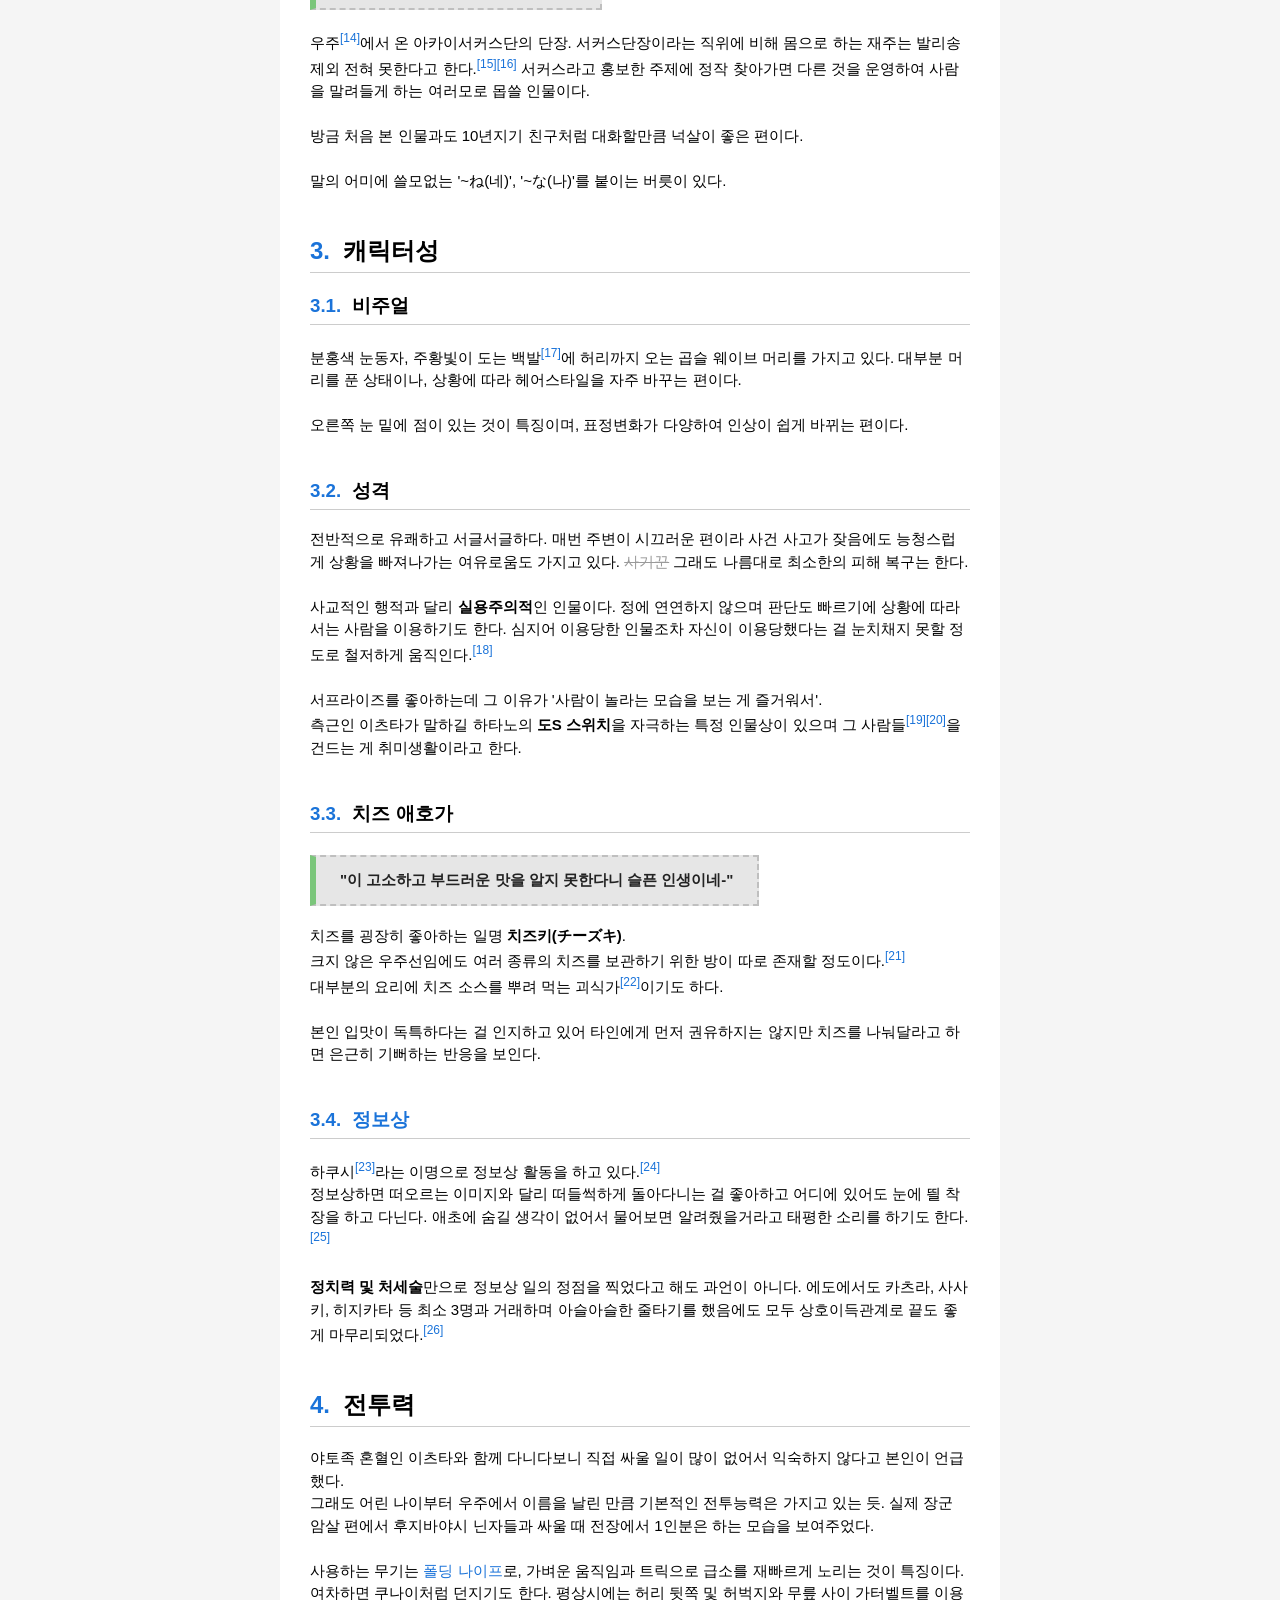
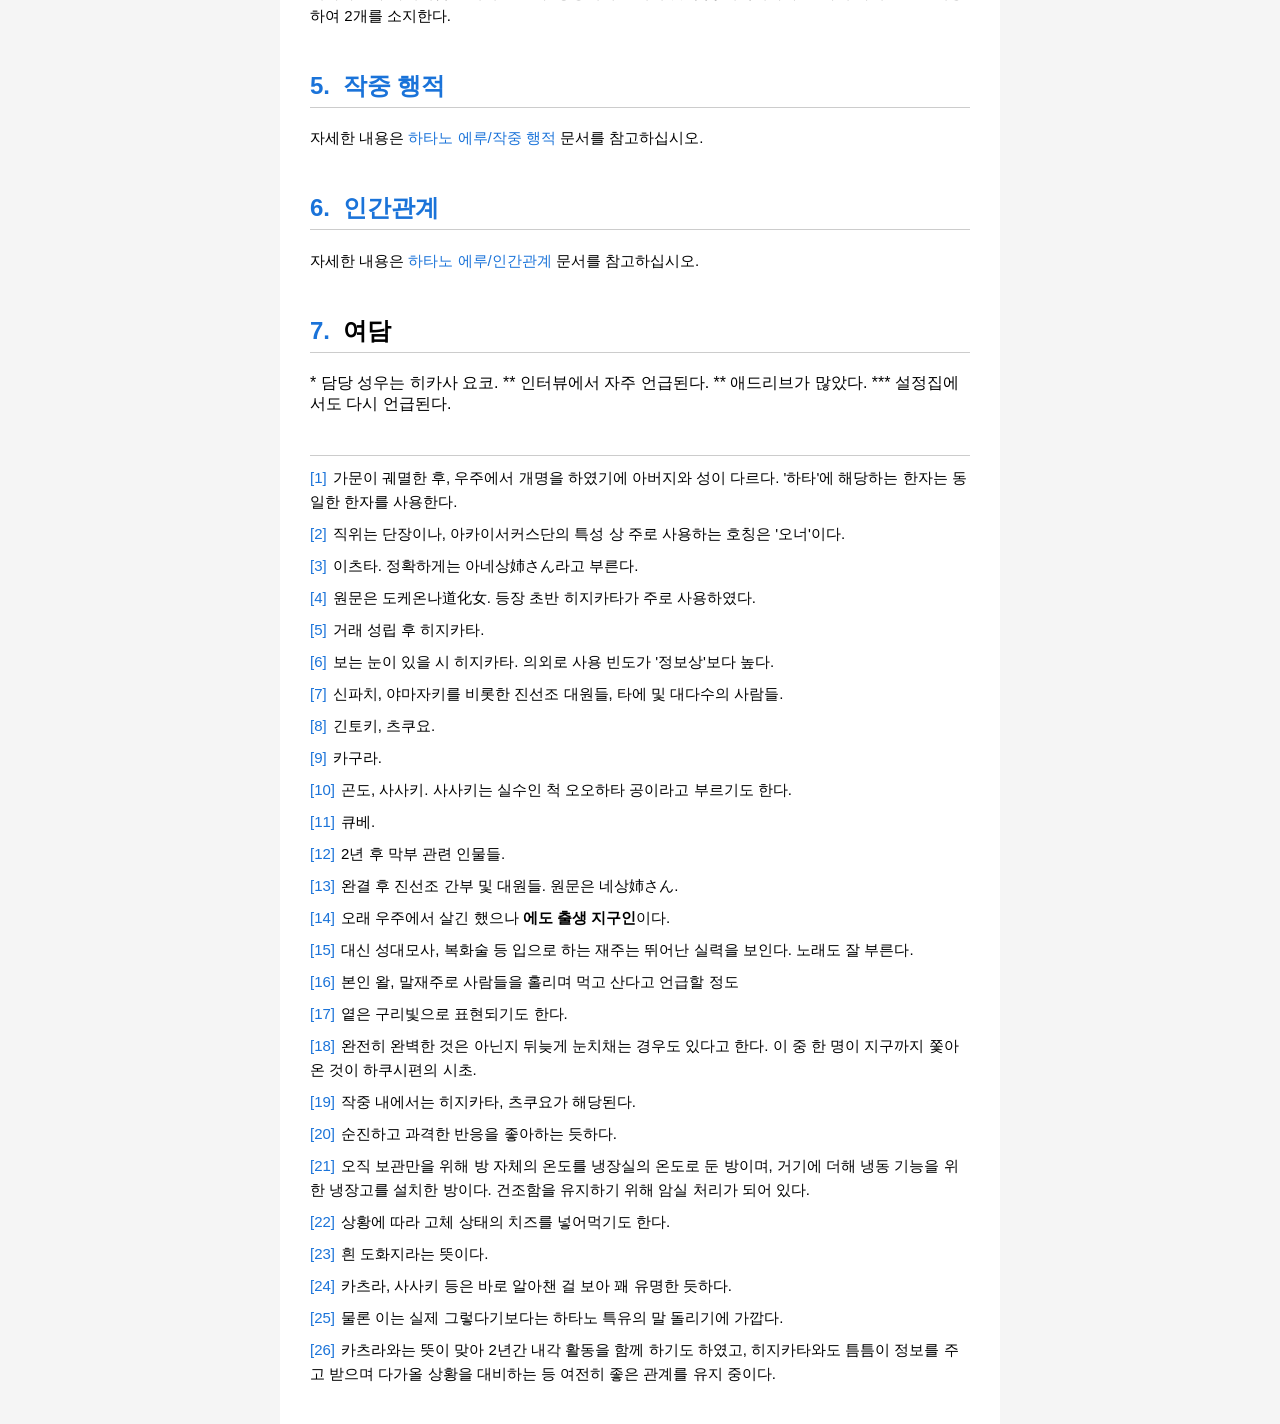
==== commit 3d83b76c: "02'" ====
--- a/itsuta.html
+++ b/itsuta.html
@@ -290,7 +290,12 @@
 
 <h2>여담</h2>
 <p>
-  추가 작성 예정
+<div class="wiki-text">
+* 담당 성우는 히카사 요코.
+** 인터뷰에서 자주 언급된다.
+** 애드리브가 많았다.
+*** 설정집에서도 다시 언급된다.
+</div>
 </p>
 
 <section class="footnotes-section">
--- a/style.css
+++ b/style.css
@@ -1211,6 +1211,25 @@
     -webkit-user-drag:none;
 }
 
+.trivia-list {
+    font-size: 15px;
+    line-height: 1.6;
+    padding-left: 24px;
+}
+
+.trivia-list li {
+    margin: 8px 0;
+}
+
+.trivia-list ul {
+    margin-top: 8px;
+    padding-left: 28px;
+}
+
+.trivia-list ul li {
+    margin: 6px 0;
+}
+
 /* 모바일 */
 
 @media (max-width:768px) {
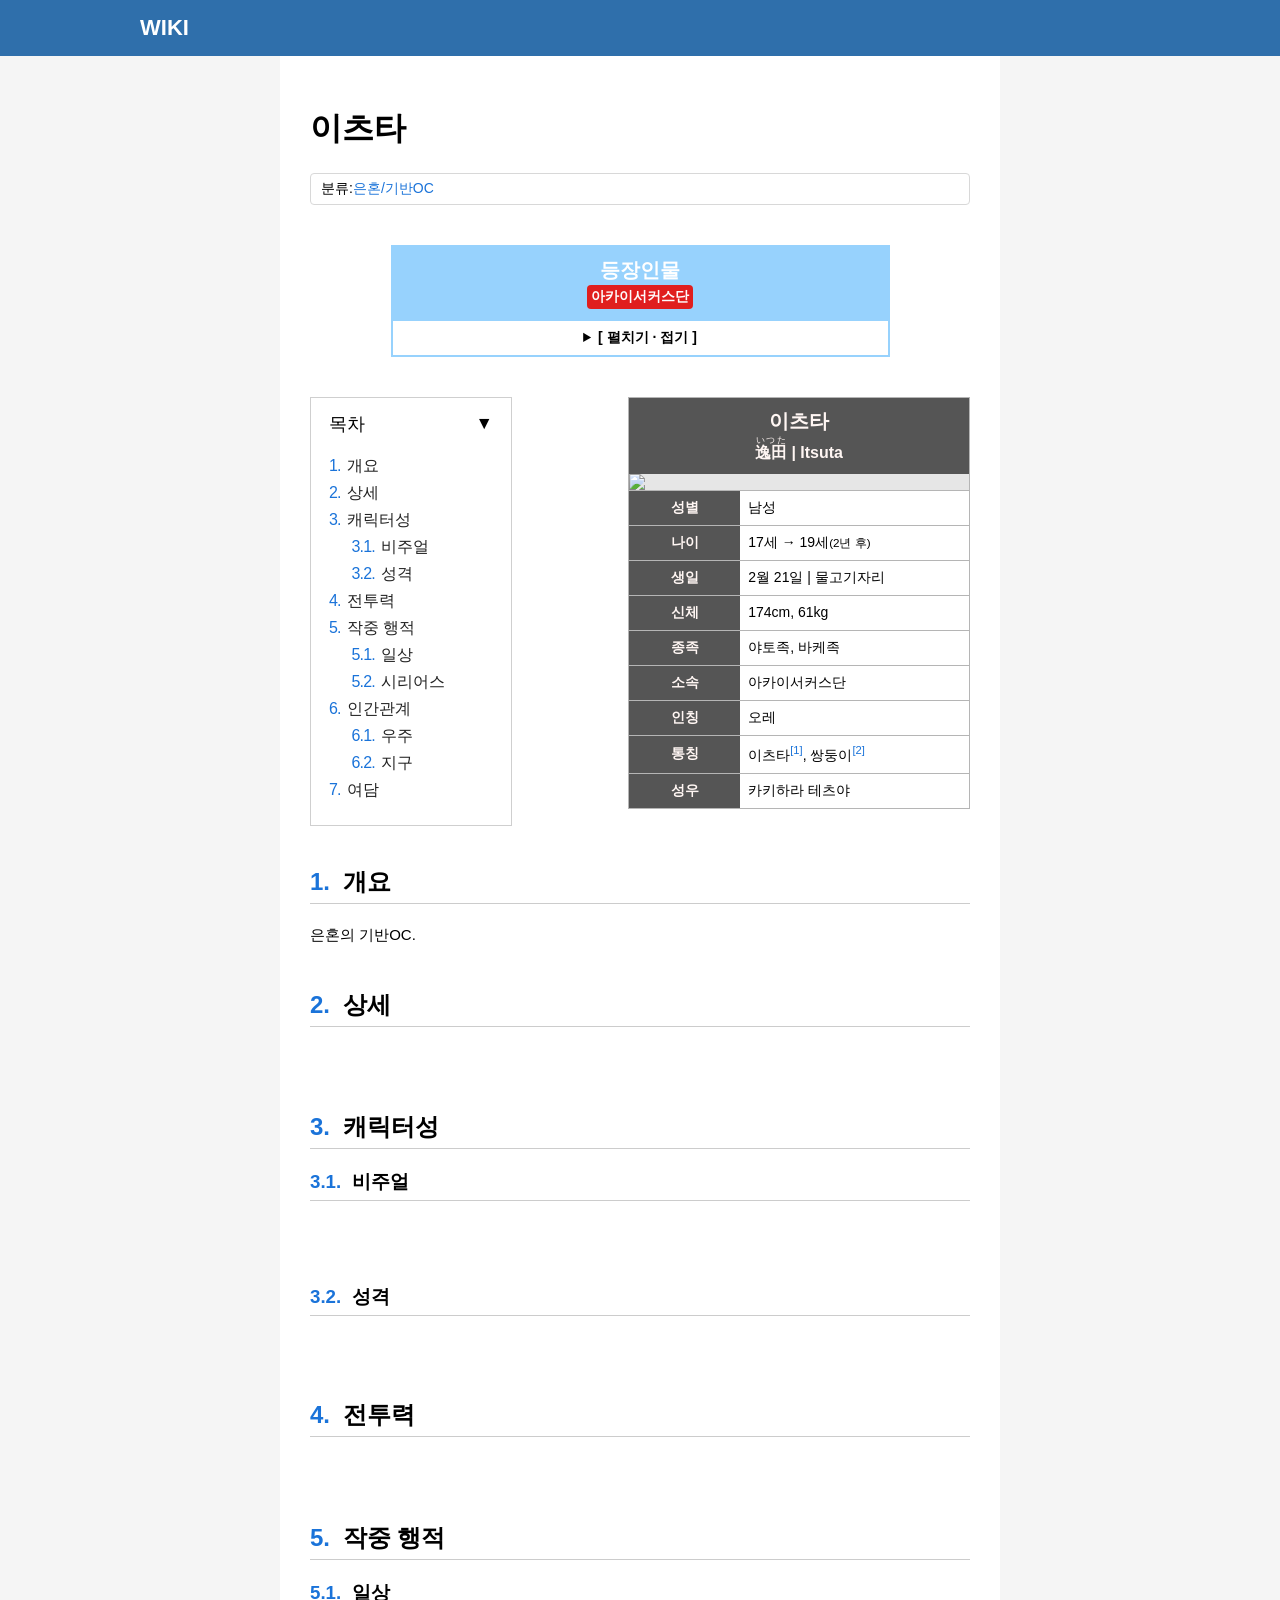
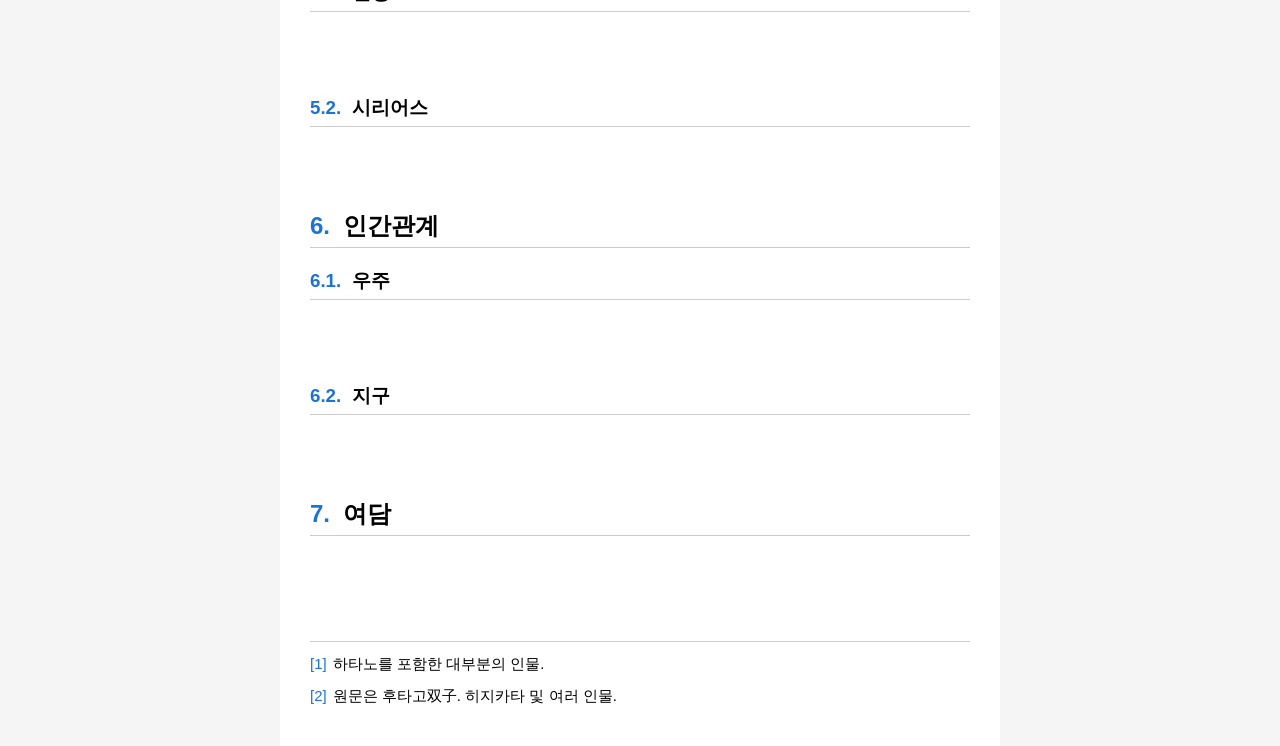
==== commit f65ff450: "07" ====
--- a/itsuta.html
+++ b/itsuta.html
@@ -7,7 +7,7 @@
 <meta name="viewport" content="width=device-width, initial-scale=1.0">
 
 <title>이츠타 - 아이위키</title>
-<meta name="page-status" content="draft">
+<!--<meta name="page-status" content="draft">-->
 
 <link rel="stylesheet" href="../style.css">
 
@@ -31,10 +31,10 @@
 
 <main class="content">
 
-<h1>하타노 에루</h1>
+<h1>이츠타</h1>
 
 <div class="wiki-category">
-분류:<a href="#">은혼/드림주</a>
+분류:<a href="#">은혼/기반OC</a>
 </div>
 
 
@@ -71,12 +71,11 @@
 <tr>
 
 <td class="navbox-center">
-<a href="#">하타노 에루</a>
+<a href="index.html">하타노 에루</a>
 </td>
 
-<!--"itsuta.html"-->
 <td class="navbox-center">
-<a href="itsuta.html">이츠타</a> (<a href="#">이치타</a> · <a href="#">이후타</a>)
+<a href="#"><b>이츠타</b></a> (<a href="#">이치타</a> · <a href="#">이후타</a>)
 </td>
 
 </tr>
@@ -89,14 +88,14 @@
 
 <div class="character-infobox">
 
-<div class="char-title">
-
-<div class="char-name-ko">하타노 에루</div>
+<div class="char-title1">
+
+<div class="char-name-ko">이츠타</div>
 
 <div class="char-name-jp">
 
 <div class="char-name-sub">
-<ruby>旗<rt>はた</rt></ruby><ruby>野<rt>の</rt></ruby><ruby>愛理<rt>える</rt></ruby> | Eru Hatano
+<ruby>逸田<rt>いつた</rt> | Itsuta
 </div>
 
 </div>
@@ -104,91 +103,55 @@
 </div>
 
 <div class="char-image">
-<img src="../images/eru2.jpg">
-</div>
-
-
-<div class="info-row">
-<div class="info-label">성별</div>
-<div class="info-value"><a href="https://namu.wiki/w/여성">여성</a></div>
-</div>
-
-<div class="info-row">
-<div class="info-label">나이</div>
-<div class="info-value">20대 중후반</div>
-</div>
-
-<div class="info-row">
-<div class="info-label">생일</div>
-<div class="info-value"><a href="https://namu.wiki/w/1월%2028일">1월 28일</a> | <a href="https://namu.wiki/w/물병자리">물병자리</a></div>
-</div>
-
-<div class="info-row">
-<div class="info-label">신체</div>
-<div class="info-value">169cm, 53kg | <a href="https://namu.wiki/w/O형">O형</a></div>
-</div>
-
-<div class="info-row">
-<div class="info-label">가족</div>
-<div class="info-value">아버지 오오하타<span class="footnote" data-note="가문이 궤멸한 후, 우주에서 개명을 하였기에 아버지와 성이 다르다. '하타'에 해당하는 한자는 동일한 한자를 사용한다."></span> 나오카†</div>
-</div>
-
-<div class="info-row">
-<div class="info-label">이명</div>
-<div class="info-value">정보상(情報屋), <b>하쿠시(白紙)</b></div>
-</div>
-
-<div class="info-row">
-<div class="info-label">소속</div>
+<img src="../images/itsuta.jpg">
+</div>
+
+
+<div class="info-row">
+<div class="info-label1">성별</div>
+<div class="info-value">남성</div>
+</div>
+
+<div class="info-row">
+<div class="info-label1">나이</div>
+<div class="info-value">17세 → 19세<small>(2년 후)</small></div>
+</div>
+
+<div class="info-row">
+<div class="info-label1">생일</div>
+<div class="info-value">2월 21일 | 물고기자리</div>
+</div>
+
+<div class="info-row">
+<div class="info-label1">신체</div>
+<div class="info-value">174cm, 61kg</div>
+</div>
+
+<div class="info-row">
+<div class="info-label1">종족</div>
+<div class="info-value">야토족, 바케족</div>
+</div>
+
+<div class="info-row">
+<div class="info-label1">소속</div>
 <div class="info-value">아카이서커스단</div>
 </div>
 
 <div class="info-row">
-<div class="info-label">직위</div>
-<div class="info-value">단장<span class="footnote" data-note="직위는 단장이나, 아카이서커스단의 특성 상 주로 사용하는 호칭은 '오너'이다."></span></div>
-</div>
-
-<div class="info-row">
-<div class="info-label">성우</div>
-<div class="info-value"><a href="https://namu.wiki/w/히카사%20요코">히카사 요코</a></div>
-</div>
-
-
-<details class="info-more">
-
-<summary class="info-toggle">[ 정보 더 보기 ]</summary>
-
-<div class="info-row">
-<div class="info-label">통칭</div>
-<div class="info-value">누님<span class="footnote" data-note="이츠타. 정확하게는 아네상姉さん라고 부른다."></span>,
-    광대여자<span class="footnote" data-note="원문은 도케온나道化女. 등장 초반 히지카타가 주로 사용하였다."></span>,
-    정보상<span class="footnote" data-note="거래 성립 후 히지카타."></span>,
-    하타노<span class="footnote" data-note="보는 눈이 있을 시 히지카타. 의외로 사용 빈도가 '정보상'보다 높다."></span>,
-    하타노 씨<span class="footnote" data-note="신파치, 야마자키를 비롯한 진선조 대원들, 타에 및 대다수의 사람들."></span>, 
-    하쿠시<span class="footnote" data-note="긴토키, 츠쿠요."></span>,
-    하쿠쨩<span class="footnote" data-note="카구라."></span>,
-    하타노 공<span class="footnote" data-note="곤도, 사사키. 사사키는 실수인 척 오오하타 공이라고 부르기도 한다."></span>,
-    에루<span class="footnote" data-note="큐베."></span>,
-    에루 아가씨<span class="footnote" data-note="2년 후 막부 관련 인물들."></span>,
-    하타노 누님<span class="footnote" data-note="완결 후 진선조 간부 및 대원들. 원문은 네상姉さん."></span> </div>
-</div>
-
-<div class="info-row">
-<div class="info-label">주무기</div>
-<div class="info-value">폴딩 나이프</div>
-</div>
-
-<div class="info-row">
-<div class="info-label">좋아하는 것</div>
-<div class="info-value"><a href="https://namu.wiki/w/치즈"><b>치즈</b></a>, <a href="https://namu.wiki/w/서프라이즈%20파티">서프라이즈 이벤트</a></div>
-</div>
-
-<div class="info-row">
-<div class="info-label">싫어하는 것</div>
-<div class="info-value">대화가 안 통하는 상대</div>
-</div>
-
-</details>
+<div class="info-label1">인칭</div>
+<div class="info-value">오레</div>
+</div>
+
+<div class="info-row">
+<div class="info-label1">통칭</div>
+<div class="info-value">이츠타<span class="footnote" data-note="하타노를 포함한 대부분의 인물."></span>,
+    쌍둥이<span class="footnote" data-note="원문은 후타고双子. 히지카타 및 여러 인물."></span></div>
+</div>
+
+<div class="info-row">
+<div class="info-label1">성우</div>
+<div class="info-value">카키하라 테츠야</div>
+</div>
 
 </div>
 
@@ -208,94 +171,57 @@
 <h2>개요</h2>
 
 <p>
-은혼의 드림주.
+은혼의 기반OC.
 <br><br>
 </p>
 
 
 <h2>상세</h2>
-
-<div class="quote-box">
-  <p>"자자- 일단 진정하고 뭐든 좋잖아?"</p>
-  <hr class="quote-divider">
-  <p>첫 등장 대사.</p>
-</div>
-
-<p>
-우주<span class="footnote" data-note="오래 우주에서 살긴 했으나 <b>에도 출생 지구인</b>이다."></span>에서 온 아카이서커스단의 단장.
-서커스단장이라는 직위에 비해 몸으로 하는 재주는 발리송 제외 전혀 못한다고 한다.<span class="footnote" data-note="대신 성대모사, 복화술 등 입으로 하는 재주는 뛰어난 실력을 보인다. 노래도 잘 부른다."></span><span class="footnote" data-note="본인 왈, 말재주로 사람들을 홀리며 먹고 산다고 언급할 정도"></span> 
-서커스라고 홍보한 주제에 정작 찾아가면 다른 것을 운영하여 사람을 말려들게 하는 여러모로 몹쓸 인물이다.<br><br>
-방금 처음 본 인물과도 10년지기 친구처럼 대화할만큼 넉살이 좋은 편이다.<br><br>
-말의 어미에 쓸모없는 '~ね(네)', '~な(나)'를 붙이는 버릇이 있다.
+<p>
 <br><br>
 </p>
 
 <h2>캐릭터성</h2>
 <h3>비주얼</h3>
 <p>
-분홍색 눈동자, 주황빛이 도는 백발<span class="footnote" data-note="옅은 구리빛으로 표현되기도 한다."></span>에 허리까지 오는 곱슬 웨이브 머리를 가지고 있다. 대부분 머리를 푼 상태이나, 상황에 따라 헤어스타일을 자주 바꾸는 편이다.<br><br>
-오른쪽 눈 밑에 점이 있는 것이 특징이며, 표정변화가 다양하여 인상이 쉽게 바뀌는 편이다.<br><br>
+<br><br>
 </p>
 
 <h3>성격</h3>
 <p>
-전반적으로 유쾌하고 서글서글하다. 매번 주변이 시끄러운 편이라 사건 사고가 잦음에도 능청스럽게 상황을 빠져나가는 여유로움도 가지고 있다.
-<span class="cancel_text">사기꾼</span> 그래도 나름대로 최소한의 피해 복구는 한다.<br><br>
-사교적인 행적과 달리 <b>실용주의적</b>인 인물이다. 정에 연연하지 않으며 판단도 빠르기에 상황에 따라서는 사람을 이용하기도 한다. 심지어 이용당한 인물조차 자신이 이용당했다는 걸 눈치채지 못할 정도로 철저하게 움직인다.<span class="footnote" data-note="완전히 완벽한 것은 아닌지 뒤늦게 눈치채는 경우도 있다고 한다. 이 중 한 명이 지구까지 쫓아온 것이 하쿠시편의 시초."></span><br><br>
-서프라이즈를 좋아하는데 그 이유가 '사람이 놀라는 모습을 보는 게 즐거워서'.<br>측근인 이츠타가 말하길 하타노의 <b>도S 스위치</b>을 자극하는 특정 인물상이 있으며 그 사람들<span class="footnote" data-note="작중 내에서는 히지카타, 츠쿠요가 해당된다."></span><span class="footnote" data-note="순진하고 과격한 반응을 좋아하는 듯하다."></span>을 건드는 게 취미생활이라고 한다.<br><br>
-</p>
-
-<h3>치즈 애호가</h3>
-
-<div class="quote-box">
-  <p><b>"이 고소하고 부드러운 맛을 알지 못한다니 슬픈 인생이네-"</b></p>
-</div>
-
-<p>
-치즈를 굉장히 좋아하는 일명 <b>치즈키(チーズキ)</b>.<br>
-크지 않은 우주선임에도 여러 종류의 치즈를 보관하기 위한 방이 따로 존재할 정도이다.<span class="footnote" data-note="오직 보관만을 위해 방 자체의 온도를 냉장실의 온도로 둔 방이며, 거기에 더해 냉동 기능을 위한 냉장고를 설치한 방이다. 건조함을 유지하기 위해 암실 처리가 되어 있다."></span><br>
-대부분의 요리에 치즈 소스를 뿌려 먹는 괴식가<span class="footnote" data-note="상황에 따라 고체 상태의 치즈를 넣어먹기도 한다."></span>이기도 하다.<br><br>
-본인 입맛이 독특하다는 걸 인지하고 있어 타인에게 먼저 권유하지는 않지만 치즈를 나눠달라고 하면 은근히 기뻐하는 반응을 보인다.<br><br>
-</p>
-
-<h3><a href="https://namu.wiki/w/정보상">정보상</a></h3>
-<p>
-하쿠시<span class="footnote" data-note="흰 도화지라는 뜻이다."></span>라는 이명으로 정보상 활동을 하고 있다.<span class="footnote" data-note="카츠라, 사사키 등은 바로 알아챈 걸 보아 꽤 유명한 듯하다."></span><br>
-정보상하면 떠오르는 이미지와 달리 떠들썩하게 돌아다니는 걸 좋아하고 어디에 있어도 눈에 띌 착장을 하고 다닌다. 애초에 숨길 생각이 없어서 물어보면 알려줬을거라고 태평한 소리를 하기도 한다.<span class="footnote" data-note="물론 이는 실제 그렇다기보다는 하타노 특유의 말 돌리기에 가깝다."></span><br><br>
-<b>정치력 및 처세술</b>만으로 정보상 일의 정점을 찍었다고 해도 과언이 아니다. 에도에서도 카츠라, 사사키, 히지카타 등 최소 3명과 거래하며 아슬아슬한 줄타기를 했음에도 모두 상호이득관계로 끝도 좋게 마무리되었다.<span class="footnote" data-note="카츠라와는 뜻이 맞아 2년간 내각 활동을 함께 하기도 하였고, 히지카타와도 틈틈이 정보를 주고 받으며 다가올 상황을 대비하는 등 여전히 좋은 관계를 유지 중이다."></span>
-<br><br>
+<br><br>
+</p>
+
 <h2>전투력</h2>
 <p>
-야토족 혼혈인 이츠타와 함께 다니다보니 직접 싸울 일이 많이 없어서 익숙하지 않다고 본인이 언급했다.<br>
-그래도 어린 나이부터 우주에서 이름을 날린 만큼 기본적인 전투능력은 가지고 있는 듯. 실제 장군 암살 편에서 후지바야시 닌자들과 싸울 때 전장에서 1인분은 하는 모습을 보여주었다.<br><br>
-사용하는 무기는 <a href="https://namu.wiki/w/폴딩%20나이프">폴딩 나이프</a>로, 가벼운 움직임과 트릭으로 급소를 재빠르게 노리는 것이 특징이다. 여차하면 쿠나이처럼 던지기도 한다. 평상시에는 허리 뒷쪽 및 허벅지와 무릎 사이 가터벨트를 이용하여 2개를 소지한다.
-<br><br>
-</p>
-
-<h2>
-  <a href="plotline.html">작중 행적</a>
-</h2>
-<p>
-자세한 내용은 <a href="plotline.html">하타노 에루/작중 행적</a> 문서를 참고하십시오.
-<br><br>
-</p>
-
-<h2>
-  <a href="relation.html">인간관계</a>
-</h2>
-<p>
-자세한 내용은 <a href="relation.html">하타노 에루/인간관계</a> 문서를 참고하십시오.
+<br><br>
+</p>
+
+<h2>작중 행적</h2>
+<h3>일상</h3>
+<p>
+<br><br>
+</p>
+
+<h3>시리어스</h3>
+<p>
+<br><br>
+</p>
+
+<h2>인간관계</h2>
+<h3>우주</h3>
+<p>
+<br><br>
+</p>
+
+<h3>지구</h3>
+<p>
 <br><br>
 </p>
 
 <h2>여담</h2>
 <p>
-<div class="wiki-text">
-* 담당 성우는 히카사 요코.
-** 인터뷰에서 자주 언급된다.
-** 애드리브가 많았다.
-*** 설정집에서도 다시 언급된다.
-</div>
+<br><br>
 </p>
 
 <section class="footnotes-section">
--- a/style.css
+++ b/style.css
@@ -407,9 +407,10 @@
 }
 
 .char-title1 {
-  background: #f9f5e9;
+  background: #555;
   text-align: center;
   padding: 10px;
+  color: #fff6f3;
 }
 
 .char-title2 {
@@ -474,33 +475,11 @@
 
 .info-label1 {
   width: 28%;
-  background: #d2d2d2;
+  background: #555;
   padding: 8px;
-  text-align: center;
-  color: #2d2d2d;
-  display: flex;
-  align-items: center;
-  justify-content: center;
-}
-
-.info-label2 {
-  width: 28%;
-  background: #c8c8c8;
-  padding: 8px;
-  text-align: center;
-  color: #373737;
-  display: flex;
-  align-items: center;
-  justify-content: center;
-}
-
-.info-label3 {
-  width: 28%;
-  background: #FFFEF0;
-  padding: 8px;
-  text-align: center;
-  color: #000;
   font-weight: bold;
+  text-align: center;
+  color: #fff6f3;
   display: flex;
   align-items: center;
   justify-content: center;
@@ -526,6 +505,16 @@
   font-weight: bold;
   padding: 8px;
   background: #bb4052;
+  color: #fff6f3;
+  border-top: 1px solid #b5b5b5;
+}
+
+.info-more1 summary {
+  cursor: pointer;
+  text-align: center;
+  font-weight: bold;
+  padding: 8px;
+  background: #555;
   color: #fff6f3;
   border-top: 1px solid #b5b5b5;
 }
@@ -1230,6 +1219,14 @@
     margin: 6px 0;
 }
 
+.trivia-list > li {
+    margin-bottom: 18px;
+}
+
+.trivia-list > li:last-child {
+    margin-bottom: 0;
+}
+
 /* 모바일 */
 
 @media (max-width:768px) {
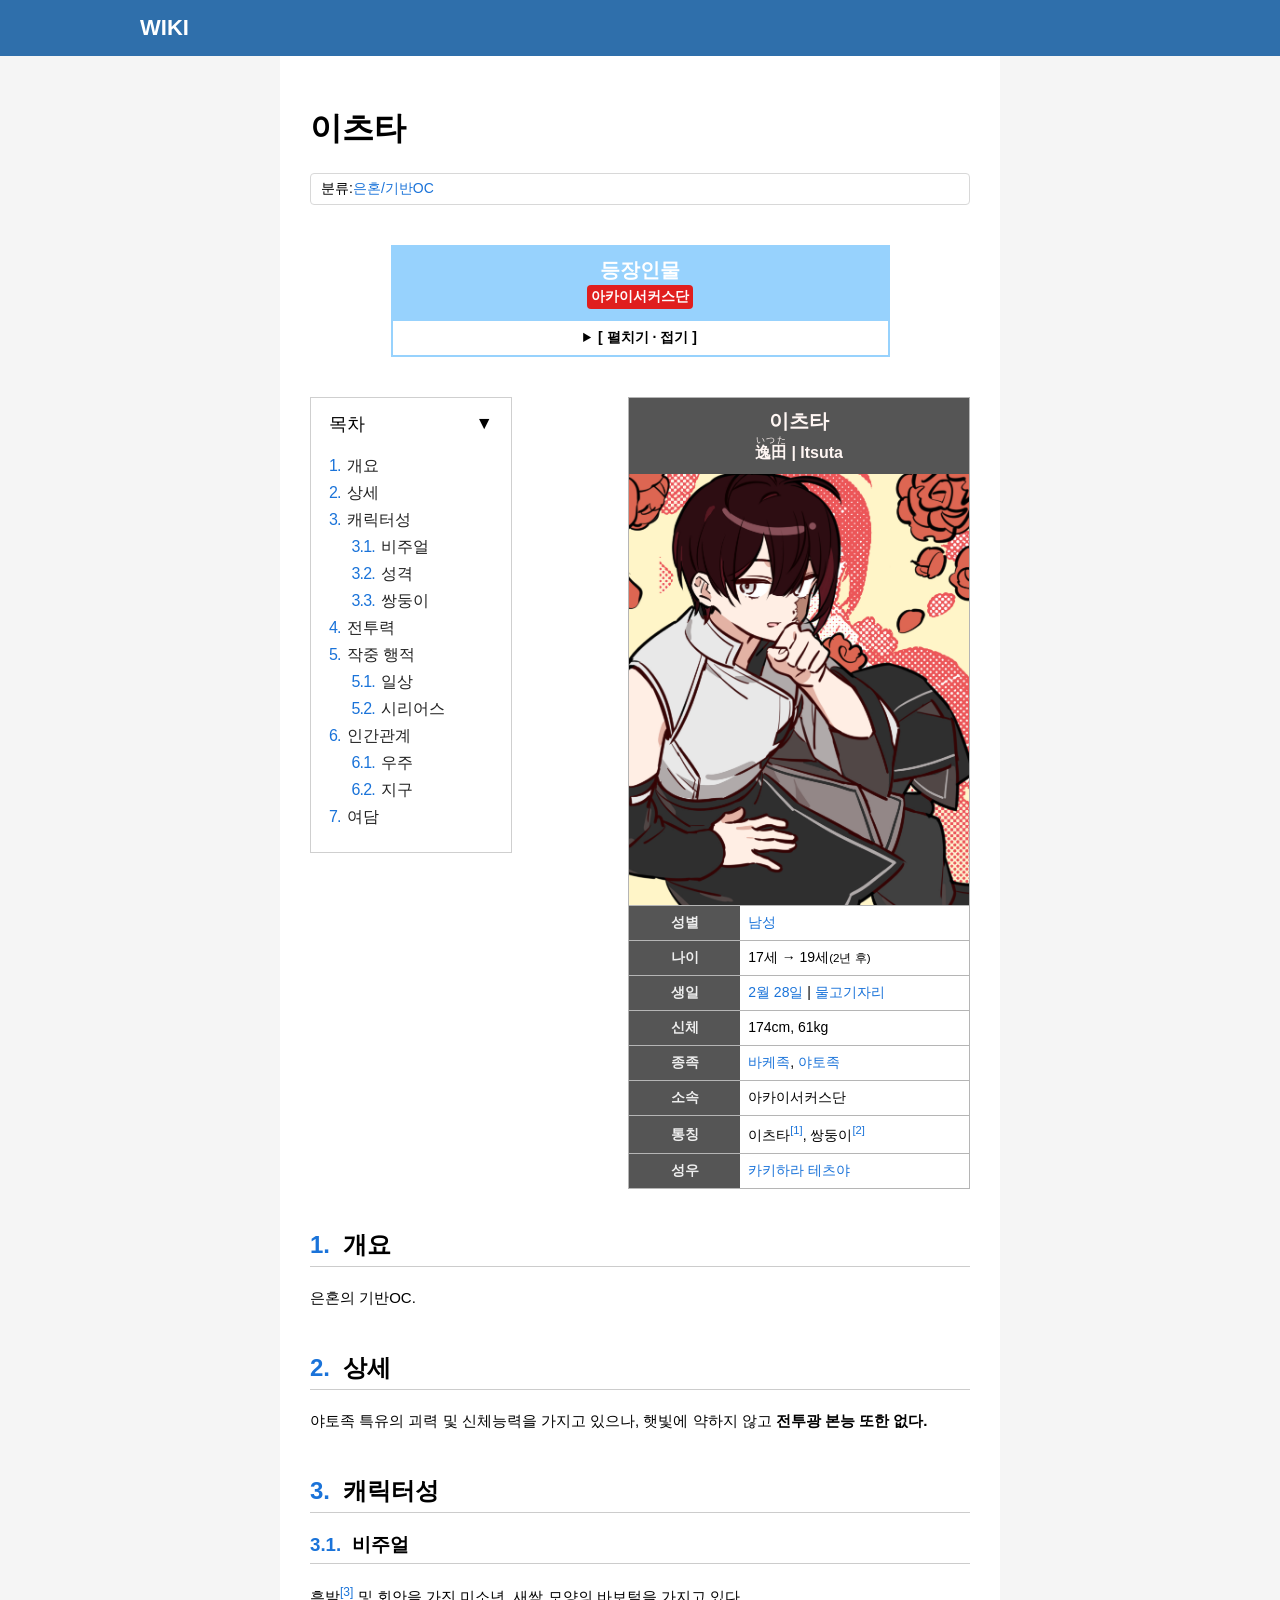
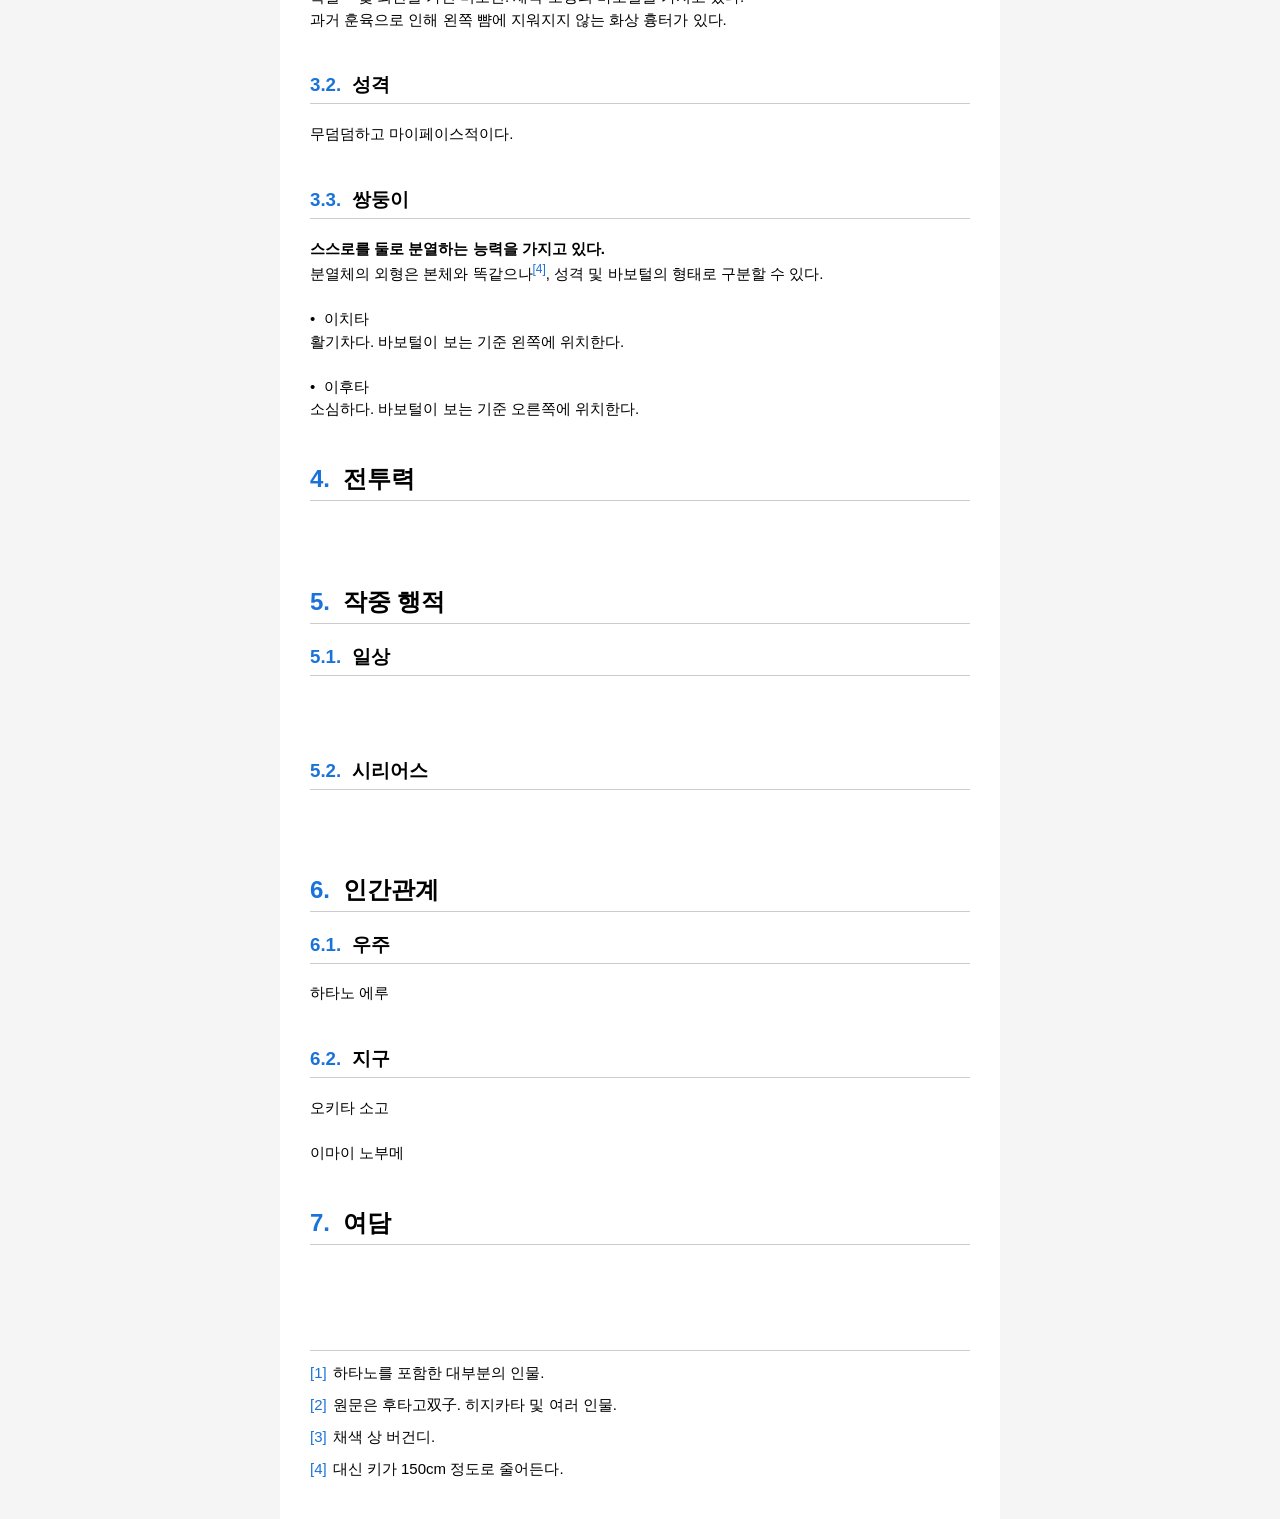
==== commit a293b53d: "08" ====
--- a/itsuta.html
+++ b/itsuta.html
@@ -75,7 +75,7 @@
 </td>
 
 <td class="navbox-center">
-<a href="#"><b>이츠타</b></a> (<a href="#">이치타</a> · <a href="#">이후타</a>)
+<a href="#"><b>이츠타</b></a> (<a href="itsuta.html#section-5">이치타 · 이후타</a>)
 </td>
 
 </tr>
@@ -109,7 +109,7 @@
 
 <div class="info-row">
 <div class="info-label1">성별</div>
-<div class="info-value">남성</div>
+<div class="info-value"><a href="https://namu.wiki/w/남성">남성</a></div>
 </div>
 
 <div class="info-row">
@@ -119,7 +119,7 @@
 
 <div class="info-row">
 <div class="info-label1">생일</div>
-<div class="info-value">2월 21일 | 물고기자리</div>
+<div class="info-value"><a href="https://namu.wiki/w/2월%2028일">2월 28일</a> | <a href="https://namu.wiki/w/물고기자리">물고기자리</a></div>
 </div>
 
 <div class="info-row">
@@ -129,17 +129,12 @@
 
 <div class="info-row">
 <div class="info-label1">종족</div>
-<div class="info-value">야토족, 바케족</div>
+<div class="info-value"><a href="bake.html">바케족</a>, <a href="https://namu.wiki/w/야토족">야토족</a></div>
 </div>
 
 <div class="info-row">
 <div class="info-label1">소속</div>
 <div class="info-value">아카이서커스단</div>
-</div>
-
-<div class="info-row">
-<div class="info-label1">인칭</div>
-<div class="info-value">오레</div>
 </div>
 
 <div class="info-row">
@@ -150,7 +145,7 @@
 
 <div class="info-row">
 <div class="info-label1">성우</div>
-<div class="info-value">카키하라 테츠야</div>
+<div class="info-value"><a href="https://namu.wiki/w/카키하라%20테츠야">카키하라 테츠야</a></div>
 </div>
 
 </div>
@@ -178,18 +173,30 @@
 
 <h2>상세</h2>
 <p>
-<br><br>
+야토족 특유의 괴력 및 신체능력을 가지고 있으나, 햇빛에 약하지 않고 <b>전투광 본능 또한 없다.</b> <br><br>
 </p>
 
 <h2>캐릭터성</h2>
 <h3>비주얼</h3>
 <p>
-<br><br>
+흑발<span class="footnote" data-note="채색 상 버건디."></span> 및 회안을 가진 미소년. 새싹 모양의 바보털을 가지고 있다.<br>
+과거 훈육으로 인해 왼쪽 뺨에 지워지지 않는 화상 흉터가 있다.<br><br>
 </p>
 
 <h3>성격</h3>
 <p>
-<br><br>
+무덤덤하고 마이페이스적이다.<br><br>
+</p>
+
+
+<h3>쌍둥이</h3>
+<p>
+<b>스스로를 둘로 분열하는 능력을 가지고 있다.</b><br>
+분열체의 외형은 본체와 똑같으나<span class="footnote" data-note="대신 키가 150cm 정도로 줄어든다."></span>, 성격 및 바보털의 형태로 구분할 수 있다.<br><br>
+•&nbsp;&nbsp;이치타
+<br>활기차다. 바보털이 보는 기준 왼쪽에 위치한다.<br><br>
+•&nbsp;&nbsp;이후타
+<br>소심하다. 바보털이 보는 기준 오른쪽에 위치한다.<br><br>
 </p>
 
 <h2>전투력</h2>
@@ -211,12 +218,13 @@
 <h2>인간관계</h2>
 <h3>우주</h3>
 <p>
-<br><br>
+하타노 에루<br><br>
 </p>
 
 <h3>지구</h3>
 <p>
-<br><br>
+오키타 소고<br><br>
+이마이 노부메<br><br>
 </p>
 
 <h2>여담</h2>
--- a/style.css
+++ b/style.css
@@ -479,7 +479,7 @@
   padding: 8px;
   font-weight: bold;
   text-align: center;
-  color: #fff6f3;
+  color: #eee;
   display: flex;
   align-items: center;
   justify-content: center;
@@ -515,7 +515,7 @@
   font-weight: bold;
   padding: 8px;
   background: #555;
-  color: #fff6f3;
+  color: #eee;
   border-top: 1px solid #b5b5b5;
 }
 
